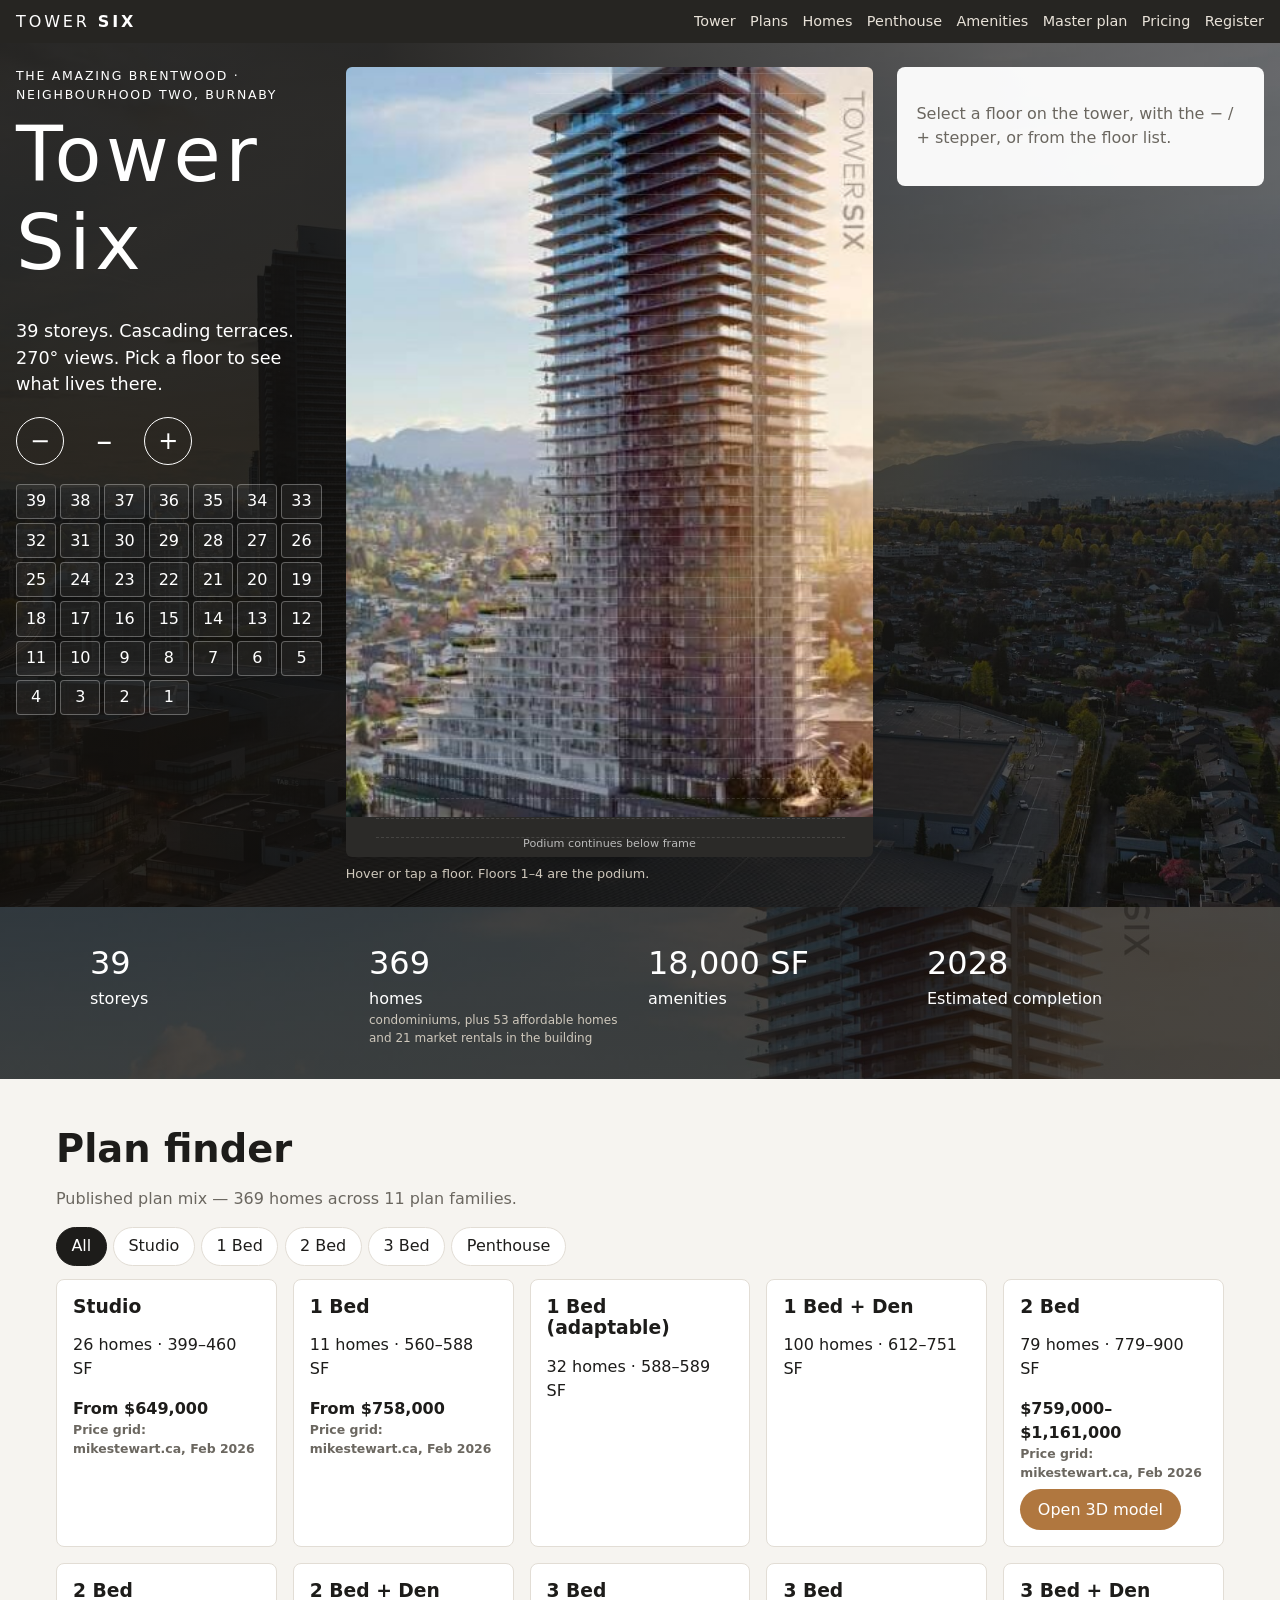
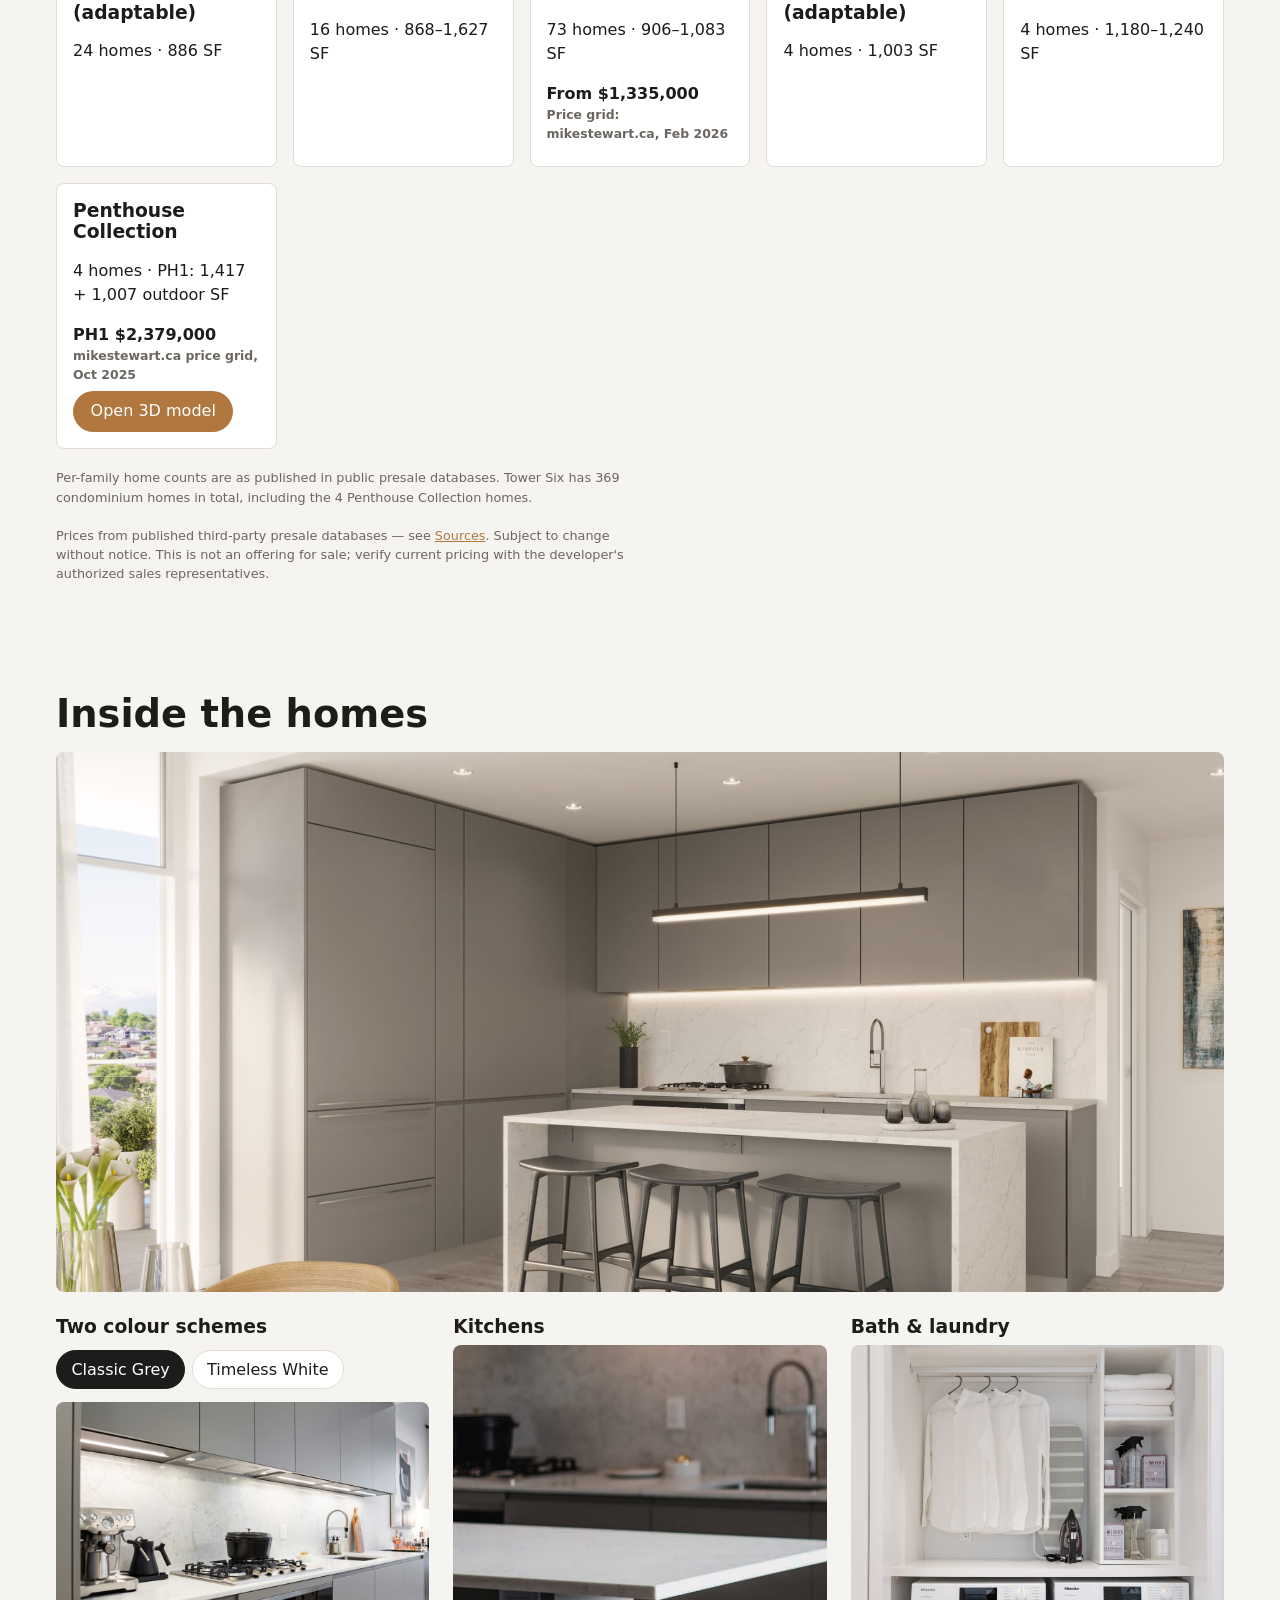
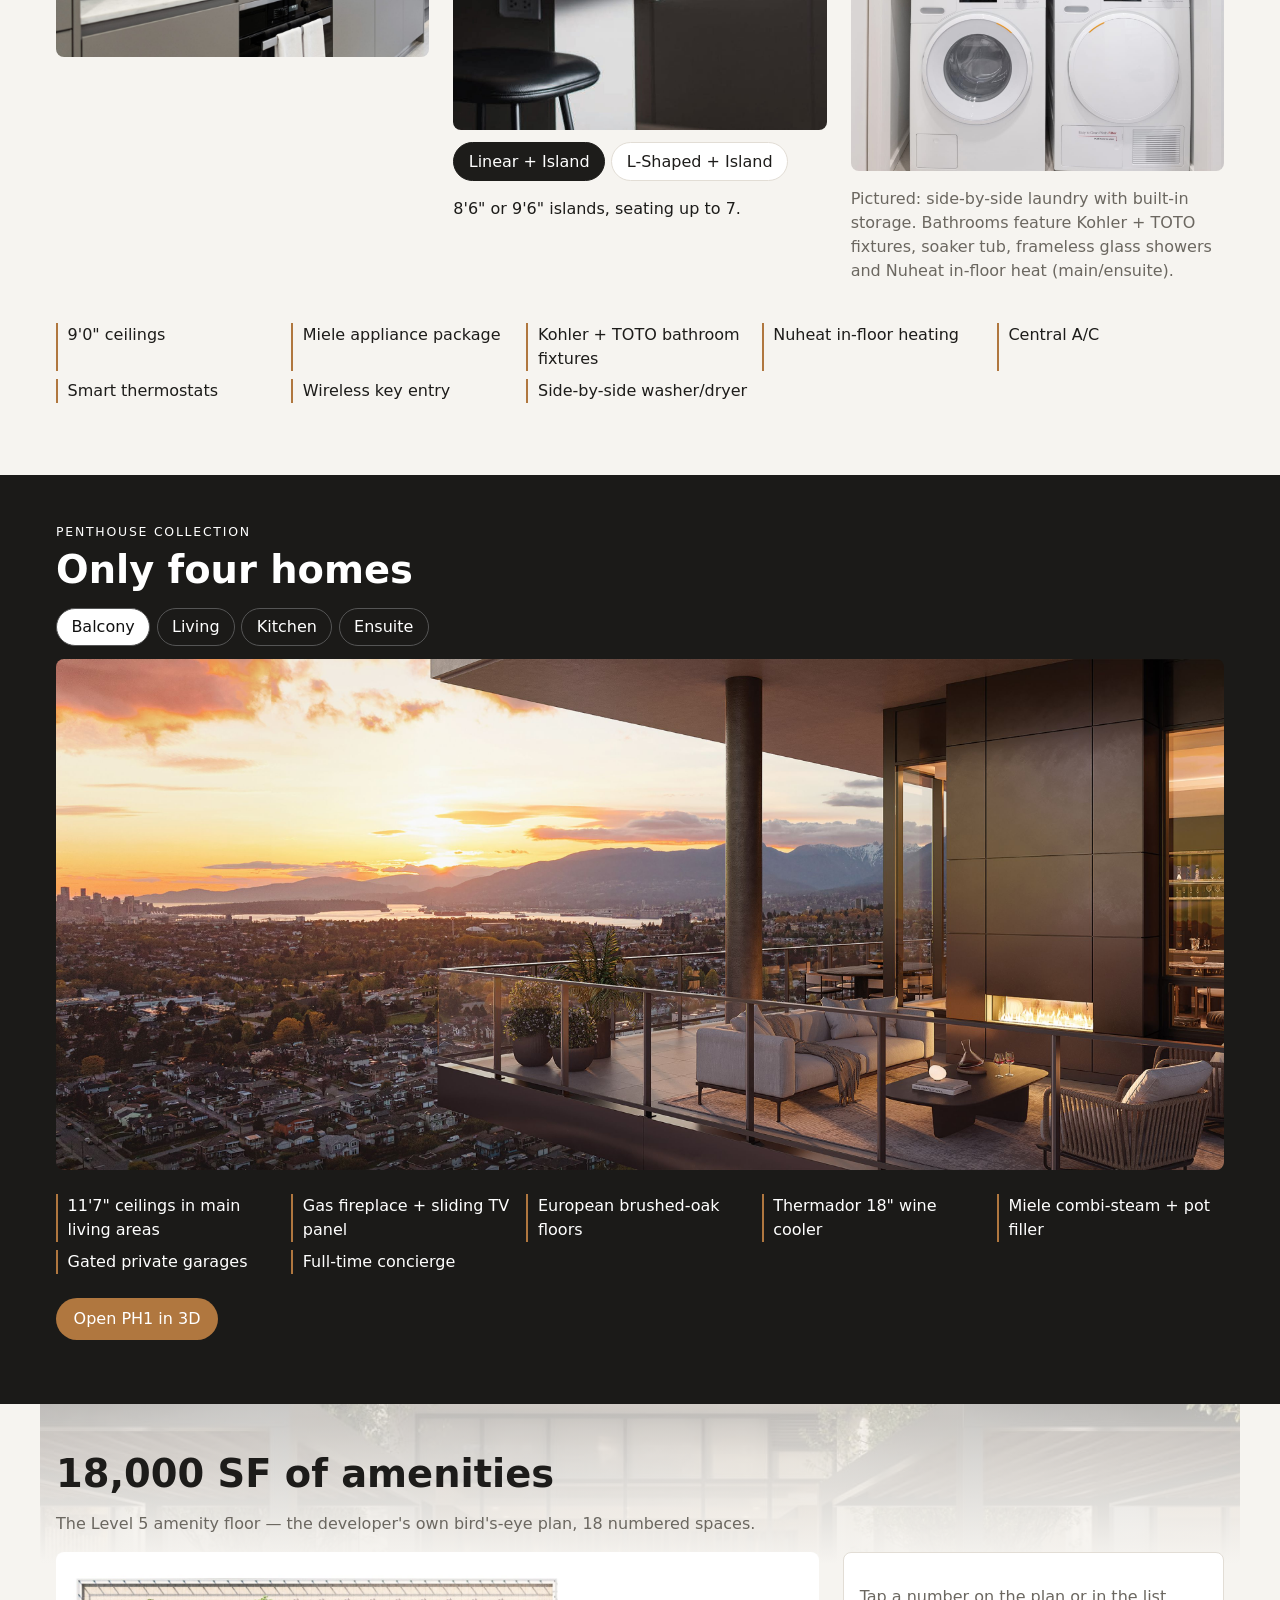
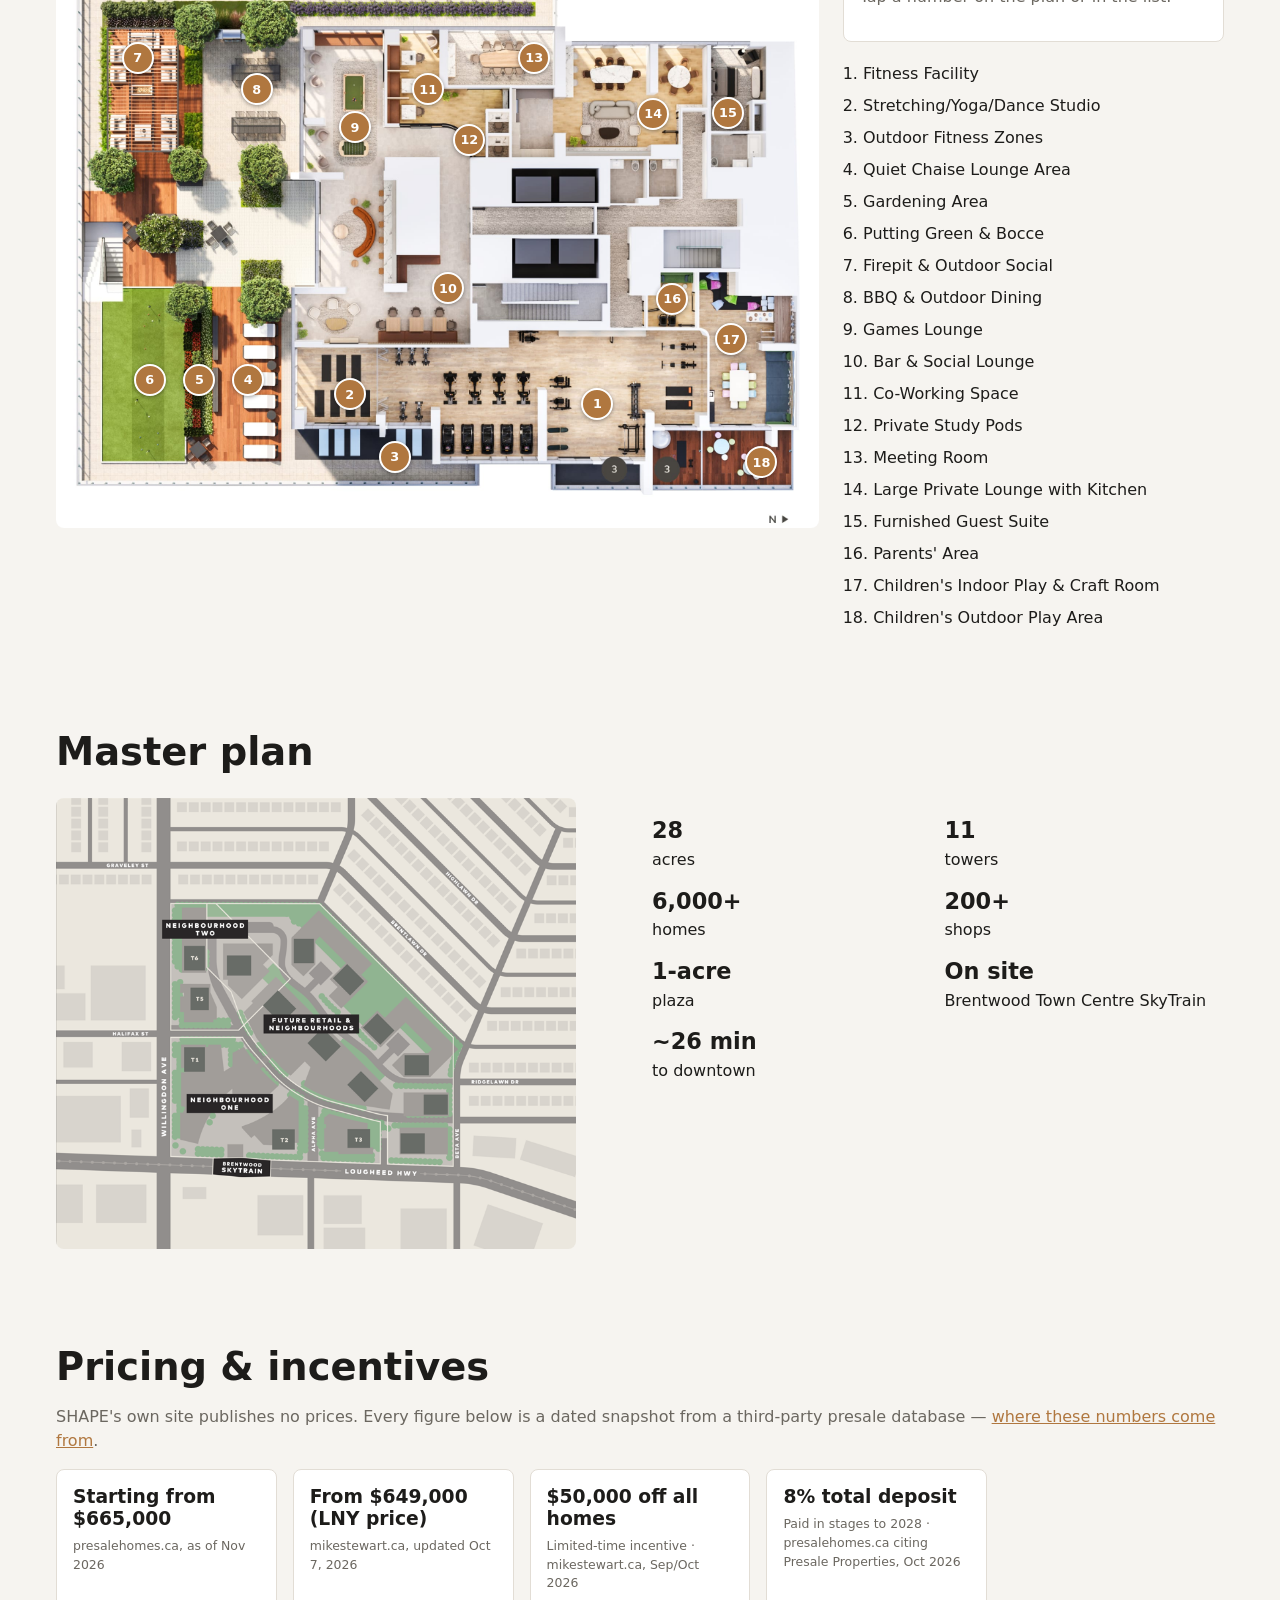
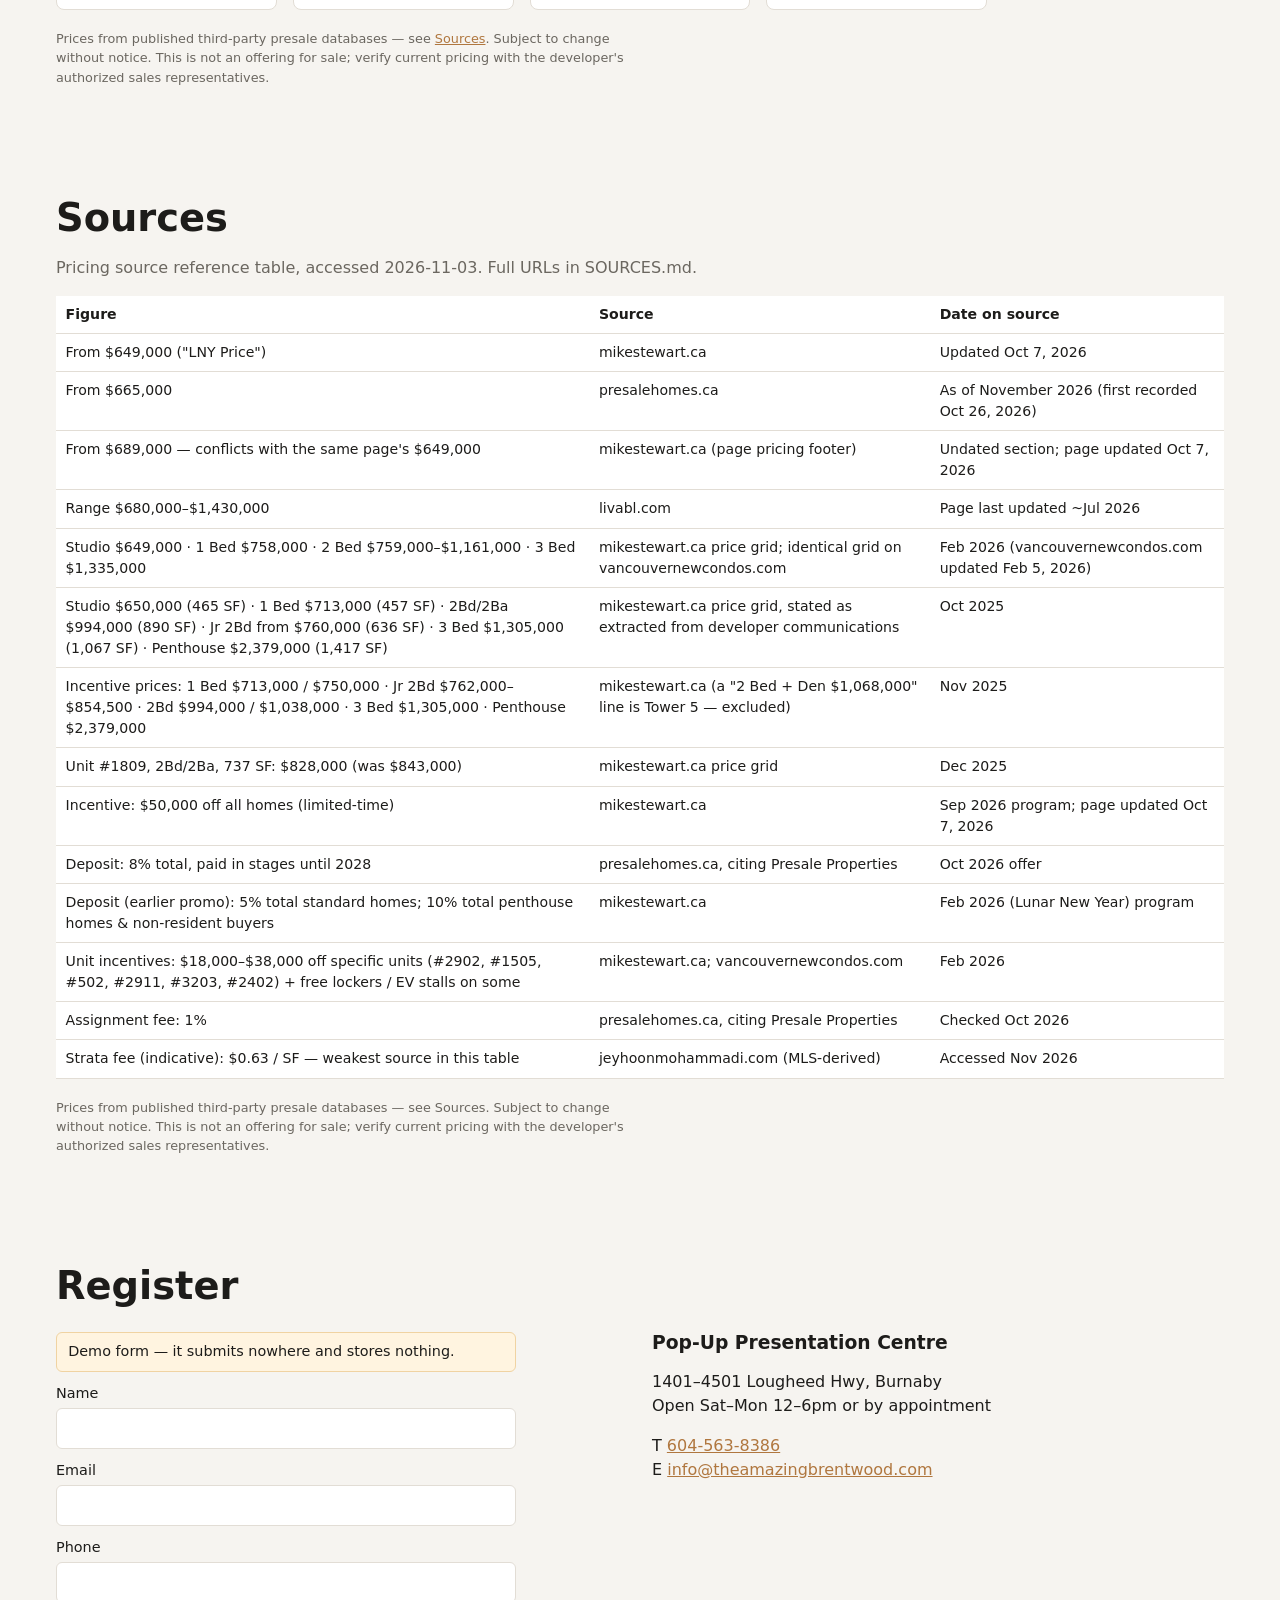
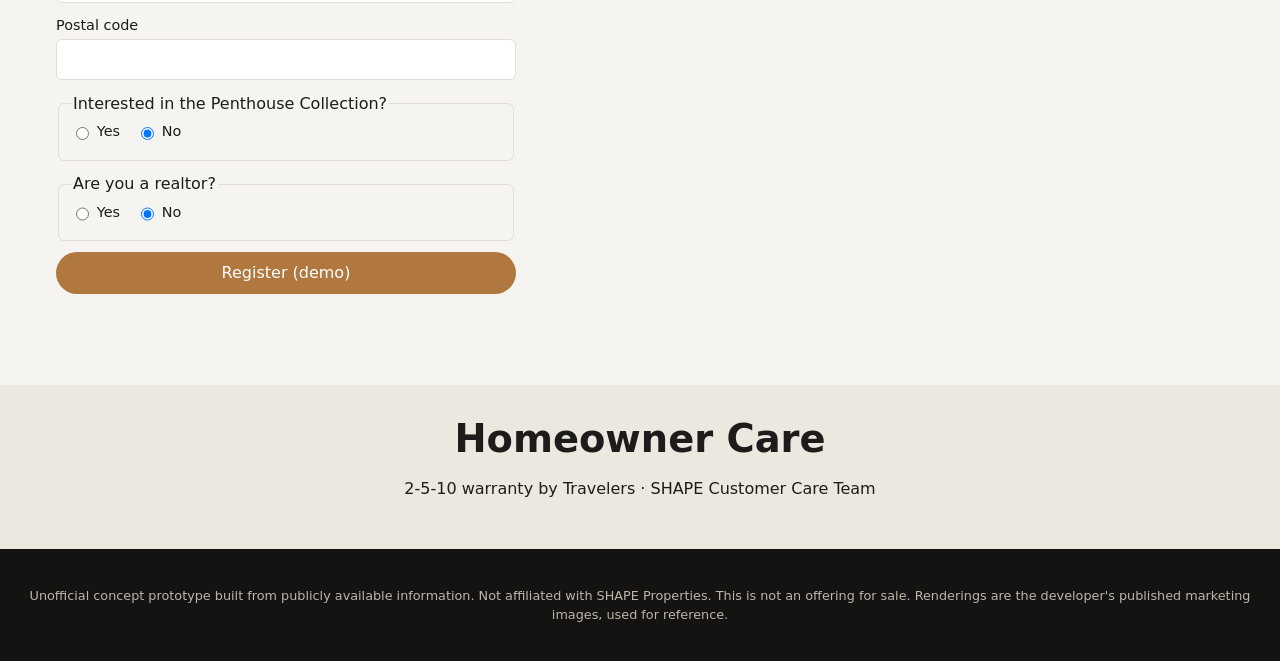
==== index.html @ 18edb282 "Publish: Tower Six interactive site (public mirror of private repo main)" ====
<!doctype html>
<html lang="en">
<head>
<meta charset="utf-8">
<meta name="viewport" content="width=device-width, initial-scale=1">
<title>Tower Six — The Amazing Brentwood (concept prototype)</title>
<meta name="description" content="Unofficial concept prototype: explore Tower Six floor by floor, plans in 3D, amenities and sourced pricing.">
<link rel="stylesheet" href="styles.css">
<script type="importmap">
{ "imports": {
  "three": "https://unpkg.com/three@0.160.0/build/three.module.js",
  "three/addons/": "https://unpkg.com/three@0.160.0/examples/jsm/"
} }
</script>
<script type="module" src="app.js"></script>
</head>
<body>
<header class="top">
  <a class="brand" href="#tower">TOWER <b>SIX</b></a>
  <nav>
    <a href="#tower">Tower</a><a href="#plans">Plans</a><a href="#homes">Homes</a><a href="#penthouse">Penthouse</a><a href="#amenities">Amenities</a><a href="#masterplan">Master plan</a><a href="#pricing">Pricing</a><a href="#register">Register</a>
  </nav>
</header>

<main>
<section id="tower" class="explorer">
  <div class="intro">
    <p class="eyebrow">The Amazing Brentwood · Neighbourhood Two, Burnaby</p>
    <h1>Tower Six</h1>
    <p class="lede">39 storeys. Cascading terraces. 270° views. Pick a floor to see what lives there.</p>
    <div class="stepper" aria-label="Floor stepper">
      <button type="button" id="floor-down" aria-label="Floor down">−</button>
      <output id="floor-num" aria-live="polite">–</output>
      <button type="button" id="floor-up" aria-label="Floor up">+</button>
    </div>
    <ol id="floor-list" class="floor-list" aria-label="All floors"></ol>
  </div>

  <figure class="elevation" aria-label="Tower Six west elevation with selectable floors">
    <div id="bands" class="bands">
      <img src="assets/17-tower-west-elevation.jpg" alt="Tower Six, west elevation rendering" id="elev-img">
      <span class="below-frame">Podium continues below frame</span>
    </div>
    <figcaption>Hover or tap a floor. Floors 1–4 are the podium.</figcaption>
  </figure>

  <aside id="floor-panel" class="floor-panel" aria-live="polite">
    <p class="muted">Select a floor on the tower, with the − / + stepper, or from the floor list.</p>
  </aside>
</section>

<section class="stats" style="--bg:url(assets/01-hero-tower.jpg)">
  <ul>
    <li><b>39</b> storeys</li>
    <li><b>369</b> homes<small>condominiums, plus 53 affordable homes and 21 market rentals in the building</small></li>
    <li><b>18,000 SF</b> amenities</li>
    <li><b>2028</b> Estimated completion</li>
  </ul>
</section>

<section id="plans" class="block">
  <h2>Plan finder</h2>
  <p class="muted">Published plan mix — 369 homes across 11 plan families.</p>
  <div class="chips" id="plan-chips" role="group" aria-label="Filter by bedrooms">
    <button type="button" data-beds="all" aria-pressed="true">All</button>
    <button type="button" data-beds="0" aria-pressed="false">Studio</button>
    <button type="button" data-beds="1" aria-pressed="false">1 Bed</button>
    <button type="button" data-beds="2" aria-pressed="false">2 Bed</button>
    <button type="button" data-beds="3" aria-pressed="false">3 Bed</button>
    <button type="button" data-beds="ph" aria-pressed="false">Penthouse</button>
  </div>
  <div id="plan-cards" class="cards"></div>
  <p class="footnote">Per-family home counts are as published in public presale databases. Tower Six has 369 condominium homes in total, including the 4 Penthouse Collection homes.</p>
  <p class="footnote">Prices from published third-party presale databases — see <a href="#sources">Sources</a>. Subject to change without notice. This is not an offering for sale; verify current pricing with the developer's authorized sales representatives.</p>
</section>

<section id="homes" class="block">
  <h2>Inside the homes</h2>
  <img class="wide" src="assets/03-homepage-homes.jpg" alt="Tower Six home interior rendering" loading="lazy">
  <div class="split">
    <div class="tabs" data-tabs>
      <h3>Two colour schemes</h3>
      <div class="chips" role="group" aria-label="Colour scheme">
        <button type="button" data-for="0" aria-pressed="true">Classic Grey</button>
        <button type="button" data-for="1" aria-pressed="false">Timeless White</button>
      </div>
      <div class="fade">
        <img data-tab="0" class="on" src="assets/09-scheme-classic-grey.jpg" alt="Classic Grey colour scheme" loading="lazy">
        <img data-tab="1" src="assets/10-scheme-timeless-white.jpg" alt="Timeless White colour scheme" loading="lazy">
      </div>
    </div>
    <div class="tabs" data-tabs>
      <h3>Kitchens</h3>
      <img src="assets/08-kitchen-new.jpg" alt="Tower Six kitchen rendering" loading="lazy">
      <div class="chips" role="group" aria-label="Kitchen format">
        <button type="button" data-for="0" aria-pressed="true">Linear + Island</button>
        <button type="button" data-for="1" aria-pressed="false">L-Shaped + Island</button>
      </div>
      <p data-tab="0" class="on">8'6" or 9'6" islands, seating up to 7.</p>
      <p data-tab="1">6'6" island with a 12" sliding pantry.</p>
    </div>
    <div>
      <h3>Bath &amp; laundry</h3>
      <img src="assets/11-bathroom.jpg" alt="Side-by-side Miele washer and dryer with built-in storage" loading="lazy">
      <p class="muted">Pictured: side-by-side laundry with built-in storage. Bathrooms feature Kohler + TOTO fixtures, soaker tub, frameless glass showers and Nuheat in-floor heat (main/ensuite).</p>
    </div>
  </div>
  <ul class="features">
    <li>9'0" ceilings</li><li>Miele appliance package</li><li>Kohler + TOTO bathroom fixtures</li><li>Nuheat in-floor heating</li>
    <li>Central A/C</li><li>Smart thermostats</li><li>Wireless key entry</li><li>Side-by-side washer/dryer</li>
  </ul>
</section>

<section id="penthouse" class="block dark">
  <p class="eyebrow">Penthouse Collection</p>
  <h2>Only four homes</h2>
  <div class="tabs" data-tabs>
    <div class="chips" role="group" aria-label="Penthouse rooms">
      <button type="button" data-for="0" aria-pressed="true">Balcony</button>
      <button type="button" data-for="1" aria-pressed="false">Living</button>
      <button type="button" data-for="2" aria-pressed="false">Kitchen</button>
      <button type="button" data-for="3" aria-pressed="false">Ensuite</button>
    </div>
    <div class="fade pano">
      <img data-tab="0" class="on" src="assets/15-ph-balcony.jpg" alt="Penthouse balcony" loading="lazy">
      <img data-tab="1" src="assets/12-ph-living.jpg" alt="Penthouse living room" loading="lazy">
      <img data-tab="2" src="assets/13-ph-kitchen.jpg" alt="Penthouse kitchen" loading="lazy">
      <img data-tab="3" src="assets/14-ph-ensuite.jpg" alt="Penthouse ensuite" loading="lazy">
    </div>
  </div>
  <ul class="features">
    <li>11'7" ceilings in main living areas</li><li>Gas fireplace + sliding TV panel</li><li>European brushed-oak floors</li><li>Thermador 18" wine cooler</li>
    <li>Miele combi-steam + pot filler</li><li>Gated private garages</li><li>Full-time concierge</li>
  </ul>
  <p><button type="button" class="btn" data-plan="ph1">Open PH1 in 3D</button></p>
</section>

<section id="amenities" class="block" style="--bg:url(assets/04-outdoor-amenity-terrace.jpg)">
  <h2>18,000 SF of amenities</h2>
  <p class="muted">The Level 5 amenity floor — the developer's own bird's-eye plan, 18 numbered spaces.</p>
  <div class="amenity">
    <div class="hotspots" id="hotspots">
      <img src="assets/05-amenity-floor-birdseye.jpg" alt="Bird's-eye plan of the amenity floor" loading="lazy">
    </div>
    <div>
      <div id="amenity-card" class="card" aria-live="polite"><p class="muted">Tap a number on the plan or in the list.</p></div>
      <ol id="amenity-list" class="amenity-list"></ol>
    </div>
  </div>
</section>

<section id="masterplan" class="block">
  <h2>Master plan</h2>
  <div class="split two">
    <img class="siteplan" src="assets/16-masterplan-siteplan.png" alt="The Amazing Brentwood site plan" width="785" height="681" loading="lazy">
    <ul class="facts">
      <li><b>28</b> acres</li><li><b>11</b> towers</li><li><b>6,000+</b> homes</li><li><b>200+</b> shops</li>
      <li><b>1-acre</b> plaza</li><li><b>On site</b> Brentwood Town Centre SkyTrain</li><li><b>~26 min</b> to downtown</li>
    </ul>
  </div>
</section>

<section id="pricing" class="block">
  <h2>Pricing &amp; incentives</h2>
  <p class="muted">SHAPE's own site publishes no prices. Every figure below is a dated snapshot from a third-party presale database — <a href="#sources">where these numbers come from</a>.</p>
  <div class="cards">
    <div class="card"><h3>Starting from $665,000</h3><small>presalehomes.ca, as of Nov 2026</small></div>
    <div class="card"><h3>From $649,000 (LNY price)</h3><small>mikestewart.ca, updated Oct 7, 2026</small></div>
    <div class="card"><h3>$50,000 off all homes</h3><small>Limited-time incentive · mikestewart.ca, Sep/Oct 2026</small></div>
    <div class="card"><h3>8% total deposit</h3><small>Paid in stages to 2028 · presalehomes.ca citing Presale Properties, Oct 2026</small></div>
  </div>
  <p class="footnote">Prices from published third-party presale databases — see <a href="#sources">Sources</a>. Subject to change without notice. This is not an offering for sale; verify current pricing with the developer's authorized sales representatives.</p>
</section>

<section id="sources" class="block">
  <h2>Sources</h2>
  <p class="muted">Pricing source reference table, accessed 2026-11-03. Full URLs in SOURCES.md.</p>
  <div class="table-wrap">
  <table>
    <thead><tr><th>Figure</th><th>Source</th><th>Date on source</th></tr></thead>
    <tbody>
      <tr><td>From $649,000 ("LNY Price")</td><td>mikestewart.ca</td><td>Updated Oct 7, 2026</td></tr>
      <tr><td>From $665,000</td><td>presalehomes.ca</td><td>As of November 2026 (first recorded Oct 26, 2026)</td></tr>
      <tr><td>From $689,000 — conflicts with the same page's $649,000</td><td>mikestewart.ca (page pricing footer)</td><td>Undated section; page updated Oct 7, 2026</td></tr>
      <tr><td>Range $680,000–$1,430,000</td><td>livabl.com</td><td>Page last updated ~Jul 2026</td></tr>
      <tr><td>Studio $649,000 · 1 Bed $758,000 · 2 Bed $759,000–$1,161,000 · 3 Bed $1,335,000</td><td>mikestewart.ca price grid; identical grid on vancouvernewcondos.com</td><td>Feb 2026 (vancouvernewcondos.com updated Feb 5, 2026)</td></tr>
      <tr><td>Studio $650,000 (465 SF) · 1 Bed $713,000 (457 SF) · 2Bd/2Ba $994,000 (890 SF) · Jr 2Bd from $760,000 (636 SF) · 3 Bed $1,305,000 (1,067 SF) · Penthouse $2,379,000 (1,417 SF)</td><td>mikestewart.ca price grid, stated as extracted from developer communications</td><td>Oct 2025</td></tr>
      <tr><td>Incentive prices: 1 Bed $713,000 / $750,000 · Jr 2Bd $762,000–$854,500 · 2Bd $994,000 / $1,038,000 · 3 Bed $1,305,000 · Penthouse $2,379,000</td><td>mikestewart.ca (a "2 Bed + Den $1,068,000" line is Tower 5 — excluded)</td><td>Nov 2025</td></tr>
      <tr><td>Unit #1809, 2Bd/2Ba, 737 SF: $828,000 (was $843,000)</td><td>mikestewart.ca price grid</td><td>Dec 2025</td></tr>
      <tr><td>Incentive: $50,000 off all homes (limited-time)</td><td>mikestewart.ca</td><td>Sep 2026 program; page updated Oct 7, 2026</td></tr>
      <tr><td>Deposit: 8% total, paid in stages until 2028</td><td>presalehomes.ca, citing Presale Properties</td><td>Oct 2026 offer</td></tr>
      <tr><td>Deposit (earlier promo): 5% total standard homes; 10% total penthouse homes &amp; non-resident buyers</td><td>mikestewart.ca</td><td>Feb 2026 (Lunar New Year) program</td></tr>
      <tr><td>Unit incentives: $18,000–$38,000 off specific units (#2902, #1505, #502, #2911, #3203, #2402) + free lockers / EV stalls on some</td><td>mikestewart.ca; vancouvernewcondos.com</td><td>Feb 2026</td></tr>
      <tr><td>Assignment fee: 1%</td><td>presalehomes.ca, citing Presale Properties</td><td>Checked Oct 2026</td></tr>
      <tr><td>Strata fee (indicative): $0.63 / SF — weakest source in this table</td><td>jeyhoonmohammadi.com (MLS-derived)</td><td>Accessed Nov 2026</td></tr>
    </tbody>
  </table>
  </div>
  <p class="footnote">Prices from published third-party presale databases — see Sources. Subject to change without notice. This is not an offering for sale; verify current pricing with the developer's authorized sales representatives.</p>
</section>

<section id="register" class="block">
  <h2>Register</h2>
  <div class="split two">
    <form id="register-form" class="form">
      <p class="demo-note">Demo form — it submits nowhere and stores nothing.</p>
      <label>Name<input name="name" autocomplete="name" required></label>
      <label>Email<input name="email" type="email" autocomplete="email" required></label>
      <label>Phone<input name="phone" type="tel" autocomplete="tel"></label>
      <label>Postal code<input name="postal" autocomplete="postal-code"></label>
      <fieldset><legend>Interested in the Penthouse Collection?</legend>
        <label class="inline"><input type="radio" name="ph" value="yes"> Yes</label><label class="inline"><input type="radio" name="ph" value="no" checked> No</label></fieldset>
      <fieldset><legend>Are you a realtor?</legend>
        <label class="inline"><input type="radio" name="realtor" value="yes"> Yes</label><label class="inline"><input type="radio" name="realtor" value="no" checked> No</label></fieldset>
      <button class="btn" type="submit">Register (demo)</button>
      <p id="register-msg" class="muted" aria-live="polite"></p>
    </form>
    <div>
      <h3>Pop-Up Presentation Centre</h3>
      <p>1401–4501 Lougheed Hwy, Burnaby<br>Open Sat–Mon 12–6pm or by appointment</p>
      <p>T <a href="tel:6045638386">604-563-8386</a><br>E <a href="mailto:info@theamazingbrentwood.com">info@theamazingbrentwood.com</a></p>
    </div>
  </div>
</section>

<section class="care">
  <h2>Homeowner Care</h2>
  <p>2-5-10 warranty by Travelers · SHAPE Customer Care Team</p>
</section>
</main>

<footer class="foot">
  <p>Unofficial concept prototype built from publicly available information. Not affiliated with SHAPE Properties. This is not an offering for sale. Renderings are the developer's published marketing images, used for reference.</p>
</footer>

<dialog id="viewer" class="viewer" aria-labelledby="viewer-title">
  <div class="viewer-head">
    <div>
      <h2 id="viewer-title"></h2>
      <p id="viewer-specs" class="muted"></p>
      <p class="label">Representative layout — built from published plan data (type, size, features); diagram not published by the developer</p>
    </div>
    <div class="viewer-tools">
      <button type="button" id="v-top">Top-down</button>
      <button type="button" id="v-xray" aria-pressed="false">X-ray</button>
      <button type="button" id="v-close" aria-label="Close 3D viewer">✕</button>
    </div>
  </div>
  <div id="viewer-canvas" class="viewer-canvas"></div>
  <p id="room-info" class="room-info" aria-live="polite">Drag to rotate · scroll or pinch to zoom · right-drag or two fingers to pan · click a room.</p>
</dialog>

<dialog id="lightbox" class="lightbox">
  <img id="lb-img" alt="">
  <p><b id="lb-title"></b> <span id="lb-note" class="muted"></span></p>
  <button type="button" id="lb-close" aria-label="Close image">✕</button>
</dialog>
</body>
</html>
---- styles.css ----
:root {
  --ink: #1d1c1a; --muted: #6b6760; --paper: #f6f4f0; --card: #fff; --line: #e2ddd5;
  --accent: #b0773f; --accent-ink: #fff; --sel: #ffb347;
  font-family: system-ui, -apple-system, "Segoe UI", Roboto, sans-serif;
  color: var(--ink); background: var(--paper); line-height: 1.5;
}
* { box-sizing: border-box; }
body { margin: 0; }
img { max-width: 100%; display: block; }
a { color: var(--accent); }
h1, h2, h3 { line-height: 1.15; margin: 0 0 .4em; font-weight: 600; }
h2 { font-size: clamp(1.6rem, 4vw, 2.4rem); }
button { font: inherit; cursor: pointer; }
.muted { color: var(--muted); }
.small { font-size: .85rem; }
.eyebrow { text-transform: uppercase; letter-spacing: .14em; font-size: .78rem; margin: 0 0 .5em; }

.top { position: sticky; top: 0; z-index: 10; display: flex; gap: 1rem; align-items: center; justify-content: space-between;
  padding: .6rem 16px; background: rgba(20, 19, 17, .92); color: #fff; }
.brand { color: #fff; text-decoration: none; letter-spacing: .18em; font-weight: 300; white-space: nowrap; }
.top nav { display: flex; gap: .9rem; overflow-x: auto; font-size: .9rem; }
.top nav a { color: #e8e2d8; text-decoration: none; white-space: nowrap; }

/* Tower explorer: tower fills the first screen */
.explorer { display: grid; grid-template-columns: minmax(220px, 1fr) auto minmax(260px, 1.2fr); gap: 1.5rem; align-items: start;
  padding: 1.5rem 16px; min-height: calc(100vh - 44px); color: #fff;
  background: linear-gradient(90deg, rgba(15, 14, 12, .88) 30%, rgba(15, 14, 12, .55)), url(assets/02-tower-facing-nw.jpg) center / cover; }
.explorer .muted { color: #cfc8bc; }
.explorer h1 { font-size: clamp(2.6rem, 7vw, 4.8rem); letter-spacing: .06em; font-weight: 300; }
.lede { font-size: 1.1rem; max-width: 30ch; }
.elevation { margin: 0; }
.elevation figcaption { font-size: .8rem; color: #cfc8bc; margin-top: .4rem; }
.bands { position: relative; overflow: hidden; height: calc(100vh - 110px); min-height: 480px; background: #2b2a28; border-radius: 6px; }
.bands img { position: absolute; top: 0; max-width: none; }
.below-frame { position: absolute; bottom: 4px; left: 0; right: 0; text-align: center; font-size: .7rem; color: #bbb; pointer-events: none; }
.band { position: absolute; padding: 0; border: 0; background: transparent; border-top: 1px solid rgba(255, 255, 255, .12); }
.band:hover, .band:focus-visible, .band.sel { background: rgba(255, 179, 71, .55); outline: 1px solid var(--sel); z-index: 2; }
.band.sel { background: rgba(255, 179, 71, .75); }
.band:hover::after, .band:focus-visible::after, .band.sel::after { content: attr(data-label); position: absolute; right: 100%; top: 50%; transform: translate(-6px, -50%);
  background: #111; color: #fff; font-size: .75rem; padding: 2px 6px; border-radius: 3px; white-space: nowrap; }
.band.podium { border-top-style: dashed; }
.band.podium:hover::after, .band.podium:focus-visible::after, .band.podium.sel::after { right: auto; left: 50%; transform: translate(-50%, -50%); }

.stepper { display: flex; align-items: center; gap: .6rem; margin: 1.2rem 0; }
.stepper button { width: 3rem; height: 3rem; border-radius: 50%; border: 1px solid #fff; background: transparent; color: #fff; font-size: 1.5rem; }
.stepper output { font-size: 2rem; min-width: 3ch; text-align: center; font-variant-numeric: tabular-nums; }
.floor-list { list-style: none; padding: 0; margin: 0; display: grid; grid-template-columns: repeat(auto-fill, minmax(2.4rem, 1fr)); gap: 4px; max-width: 22rem; }
.floor-list button { width: 100%; min-height: 2.2rem; border: 1px solid rgba(255, 255, 255, .3); background: rgba(255, 255, 255, .06); color: #fff; border-radius: 4px; }
.floor-list button.sel { background: var(--sel); color: #111; border-color: var(--sel); }

.floor-panel { background: rgba(255, 255, 255, .96); color: var(--ink); border-radius: 8px; padding: 1.2rem; }
.floor-panel .muted { color: var(--muted); }
.zone { border-top: 1px solid var(--line); padding: .6rem 0; }
.zone p { margin: .2rem 0; }
.zone img { border-radius: 6px; margin-top: .5rem; }
.plan-btns { display: flex; flex-wrap: wrap; gap: .4rem; }
.plan-btns button { border: 1px solid var(--line); background: #f1eee9; border-radius: 999px; padding: .35rem .8rem; font-size: .85rem; }
.plan-btns button:disabled { cursor: default; color: var(--muted); }

.btn, .plan-btns .btn { background: var(--accent); color: var(--accent-ink); border: 0; border-radius: 999px; padding: .55rem 1.1rem; }

.stats { background: linear-gradient(rgba(20, 19, 17, .78), rgba(20, 19, 17, .78)), var(--bg) center 35% / cover; color: #fff; padding: 2rem 16px; }
.stats ul { list-style: none; display: grid; grid-template-columns: repeat(auto-fit, minmax(150px, 1fr)); gap: 1rem; margin: 0 auto; padding: 0; max-width: 1100px; }
.stats b { display: block; font-size: 2rem; font-weight: 300; }
.stats small { display: block; color: #cfc8bc; font-size: .75rem; }

.block { padding: 3rem 16px; max-width: 1200px; margin: 0 auto; }
.block.dark { max-width: none; background: #1b1a18; color: #fff; }
.block.dark > * { max-width: 1168px; margin-left: auto; margin-right: auto; }
.chips { display: flex; flex-wrap: wrap; gap: .4rem; margin: .8rem 0; }
.chips button { border: 1px solid var(--line); background: var(--card); color: var(--ink); border-radius: 999px; padding: .4rem .9rem; }
.chips button[aria-pressed="true"] { background: var(--ink); color: #fff; border-color: var(--ink); }
.dark .chips button { background: transparent; color: #fff; border-color: #555; }
.dark .chips button[aria-pressed="true"] { background: #fff; color: #111; }
.cards { display: grid; grid-template-columns: repeat(auto-fill, minmax(220px, 1fr)); gap: 1rem; }
.card { background: var(--card); border: 1px solid var(--line); border-radius: 8px; padding: 1rem; }
.card[hidden] { display: none; }
.card small { display: block; color: var(--muted); font-size: .78rem; }
.card img { border-radius: 6px; margin-top: .5rem; }
.price { font-weight: 600; margin: .4rem 0; }
.footnote { font-size: .8rem; color: var(--muted); margin-top: 1.2rem; max-width: 70ch; }
.wide { width: 100%; border-radius: 8px; max-height: 60vh; object-fit: cover; }
.split { display: grid; grid-template-columns: repeat(auto-fit, minmax(280px, 1fr)); gap: 1.5rem; margin-top: 1.5rem; }
.split img { border-radius: 8px; }
.fade { display: grid; }
.fade > * { grid-area: 1 / 1; opacity: 0; transition: opacity .6s; }
.fade > .on { opacity: 1; }
.tabs p[data-tab] { display: none; }
.tabs p[data-tab].on { display: block; }
.pano img { width: 100%; aspect-ratio: 16 / 7; object-fit: cover; border-radius: 8px; }
.features { display: grid; grid-template-columns: repeat(auto-fill, minmax(200px, 1fr)); gap: .5rem; padding: 0; list-style: none; margin: 1.5rem 0; }
.features li { border-left: 2px solid var(--accent); padding-left: .6rem; }

#amenities { position: relative; }
.amenity { display: grid; grid-template-columns: 2fr 1fr; gap: 1.5rem; margin-top: 1rem; }
.hotspots { position: relative; align-self: start; }
.hotspots img { border-radius: 8px; }
.spot { position: absolute; transform: translate(-50%, -50%); width: 2rem; height: 2rem; border-radius: 50%; border: 2px solid #fff;
  background: var(--accent); color: #fff; font-size: .8rem; font-weight: 700; padding: 0; box-shadow: 0 1px 4px rgba(0, 0, 0, .4); }
.spot.sel, .spot:hover { background: var(--sel); color: #111; }
.amenity-list { padding: 0; list-style: none; columns: 1; margin: 1rem 0 0; }
.amenity-list button { background: none; border: 0; padding: .25rem 0; text-align: left; color: var(--ink); }
.amenity-list button:hover { color: var(--accent); }
#amenities::before { content: ""; position: absolute; inset: 0 0 auto; height: 10rem; background: linear-gradient(rgba(246, 244, 240, .75), var(--paper)), var(--bg) center / cover; z-index: -1; border-radius: 0 0 8px 8px; }

.siteplan { max-width: 520px; width: 100%; height: auto; }
.facts { list-style: none; padding: 0; display: grid; grid-template-columns: repeat(2, 1fr); gap: .8rem; align-content: start; }
.facts b { display: block; font-size: 1.4rem; }

.table-wrap { overflow-x: auto; }
table { border-collapse: collapse; width: 100%; font-size: .88rem; background: var(--card); }
th, td { text-align: left; padding: .5rem .6rem; border-bottom: 1px solid var(--line); vertical-align: top; }

.form { display: grid; gap: .7rem; max-width: 460px; }
.form label { display: grid; gap: .2rem; font-size: .9rem; }
.form input:not([type=radio]) { font: inherit; padding: .55rem .6rem; border: 1px solid var(--line); border-radius: 6px; }
.form fieldset { border: 1px solid var(--line); border-radius: 6px; }
.form .inline { display: inline-flex; gap: .3rem; margin-right: 1rem; }
.demo-note { background: #fff4e0; border: 1px solid #f0d3a2; border-radius: 6px; padding: .5rem .7rem; margin: 0; font-size: .9rem; }

.care { background: #ece7df; text-align: center; padding: 2rem 16px; }
.foot { background: #141311; color: #bdb6aa; font-size: .8rem; padding: 1.5rem 16px; text-align: center; }

/* 3D viewer + lightbox */
.viewer { width: min(1200px, 96vw); height: min(860px, 94vh); padding: 0; border: 0; border-radius: 10px; flex-direction: column; overflow: hidden; }
.viewer[open] { display: flex; }
.viewer::backdrop, .lightbox::backdrop { background: rgba(0, 0, 0, .6); }
.viewer-head { display: flex; justify-content: space-between; gap: 1rem; padding: .8rem 1rem; border-bottom: 1px solid var(--line); }
.viewer-head h2 { font-size: 1.3rem; }
.viewer-head p { margin: 0; font-size: .85rem; }
.label { color: var(--accent); }
.viewer-tools { display: flex; gap: .4rem; align-items: start; }
.viewer-tools button, .lightbox button { border: 1px solid var(--line); background: var(--card); border-radius: 6px; padding: .4rem .7rem; }
.viewer-tools [aria-pressed="true"] { background: var(--ink); color: #fff; }
.viewer-canvas { flex: 1; min-height: 0; touch-action: none; }
.room-info { margin: 0; padding: .6rem 1rem; font-size: .88rem; border-top: 1px solid var(--line); }
.lightbox { max-width: min(1100px, 94vw); padding: .8rem; border: 0; border-radius: 10px; }
.lightbox img { max-height: 76vh; margin: 0 auto; }
.lightbox p { margin: .5rem 0 0; }
.lightbox button { position: absolute; top: 1rem; right: 1rem; }

@media (max-width: 900px) {
  .explorer { grid-template-columns: 1fr; min-height: 0; }
  .explorer > * { min-width: 0; }
  .elevation { order: -1; width: min(100%, 420px); justify-self: center; }
  .bands { width: 100%; height: auto; min-height: 0; }
  .floor-list { max-width: none; grid-template-columns: repeat(auto-fill, minmax(2.6rem, 1fr)); }
  .amenity { grid-template-columns: 1fr; }
  .amenity-list { columns: 2; }
  .spot { width: 1.5rem; height: 1.5rem; font-size: .65rem; }
  .viewer { width: 100vw; height: 100dvh; max-width: none; max-height: none; border-radius: 0; }
  .viewer-head { flex-direction: column; }
  .top nav { display: none; }
}
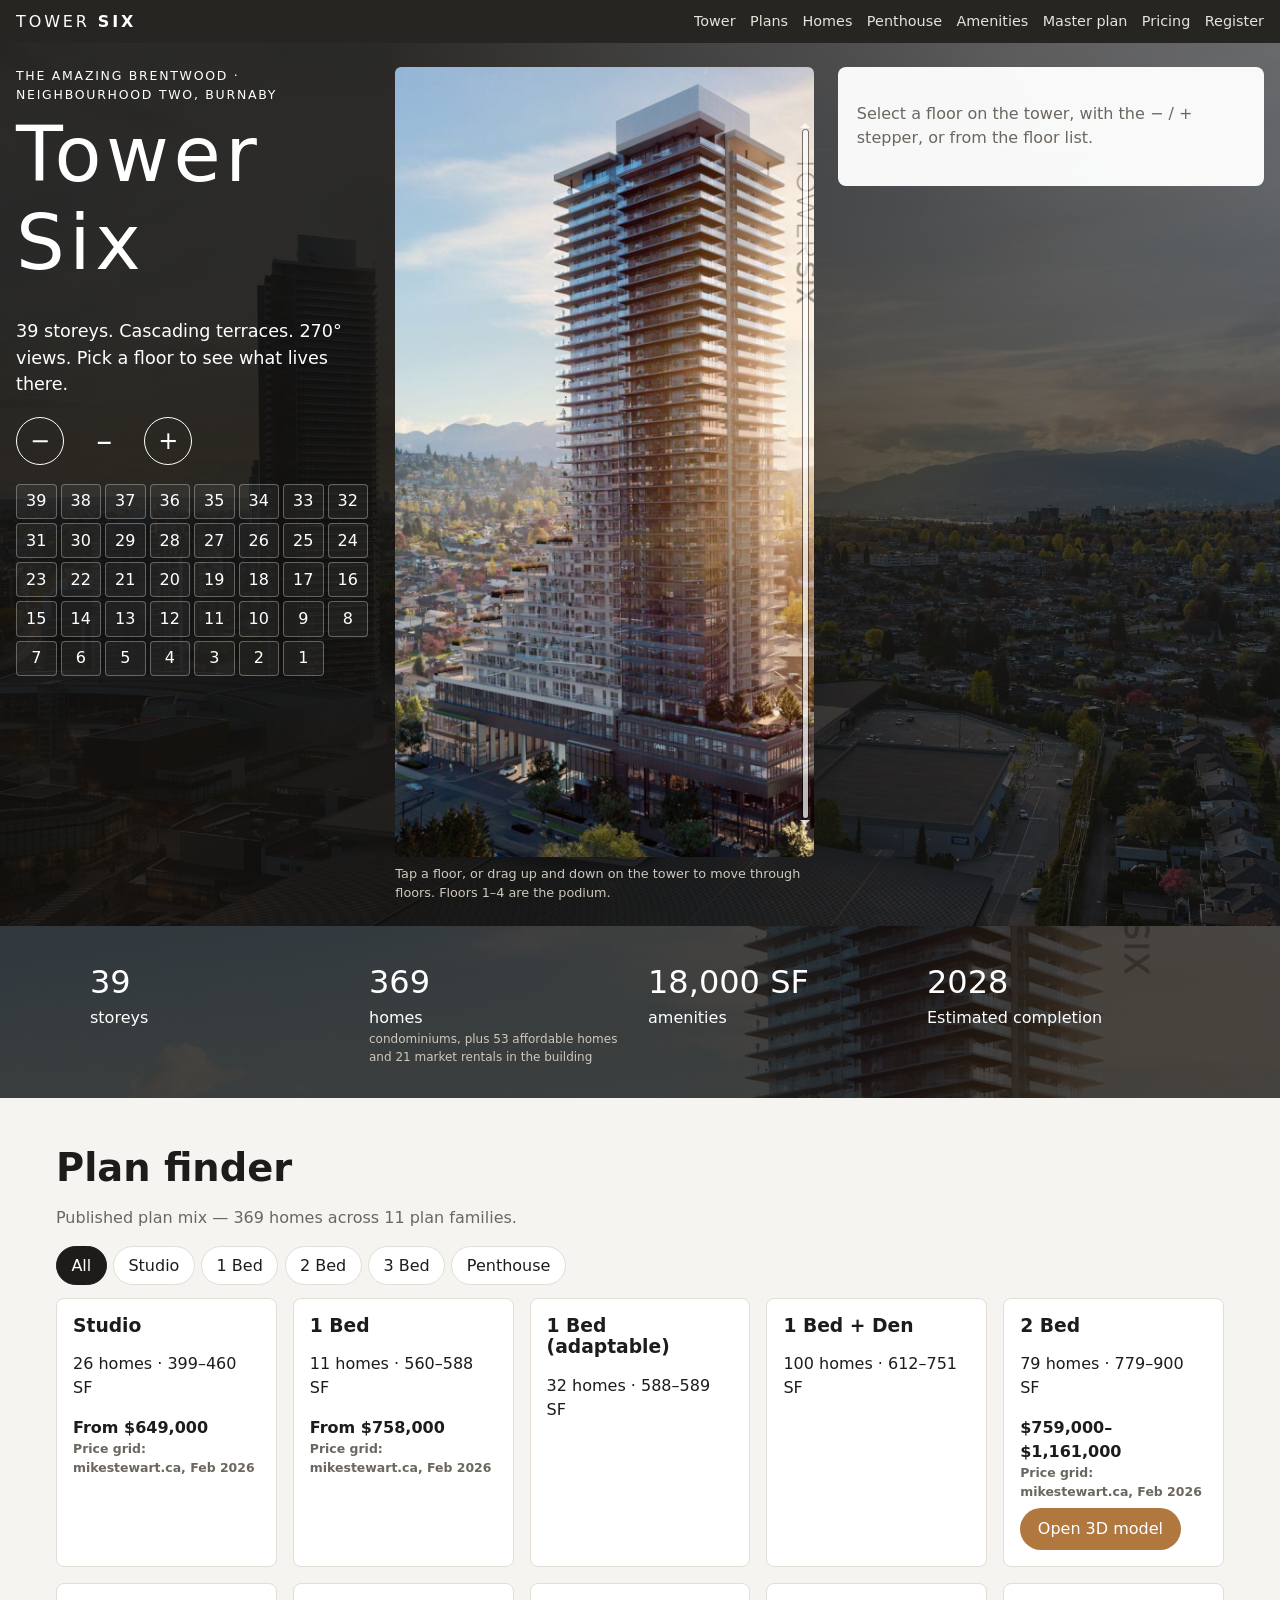
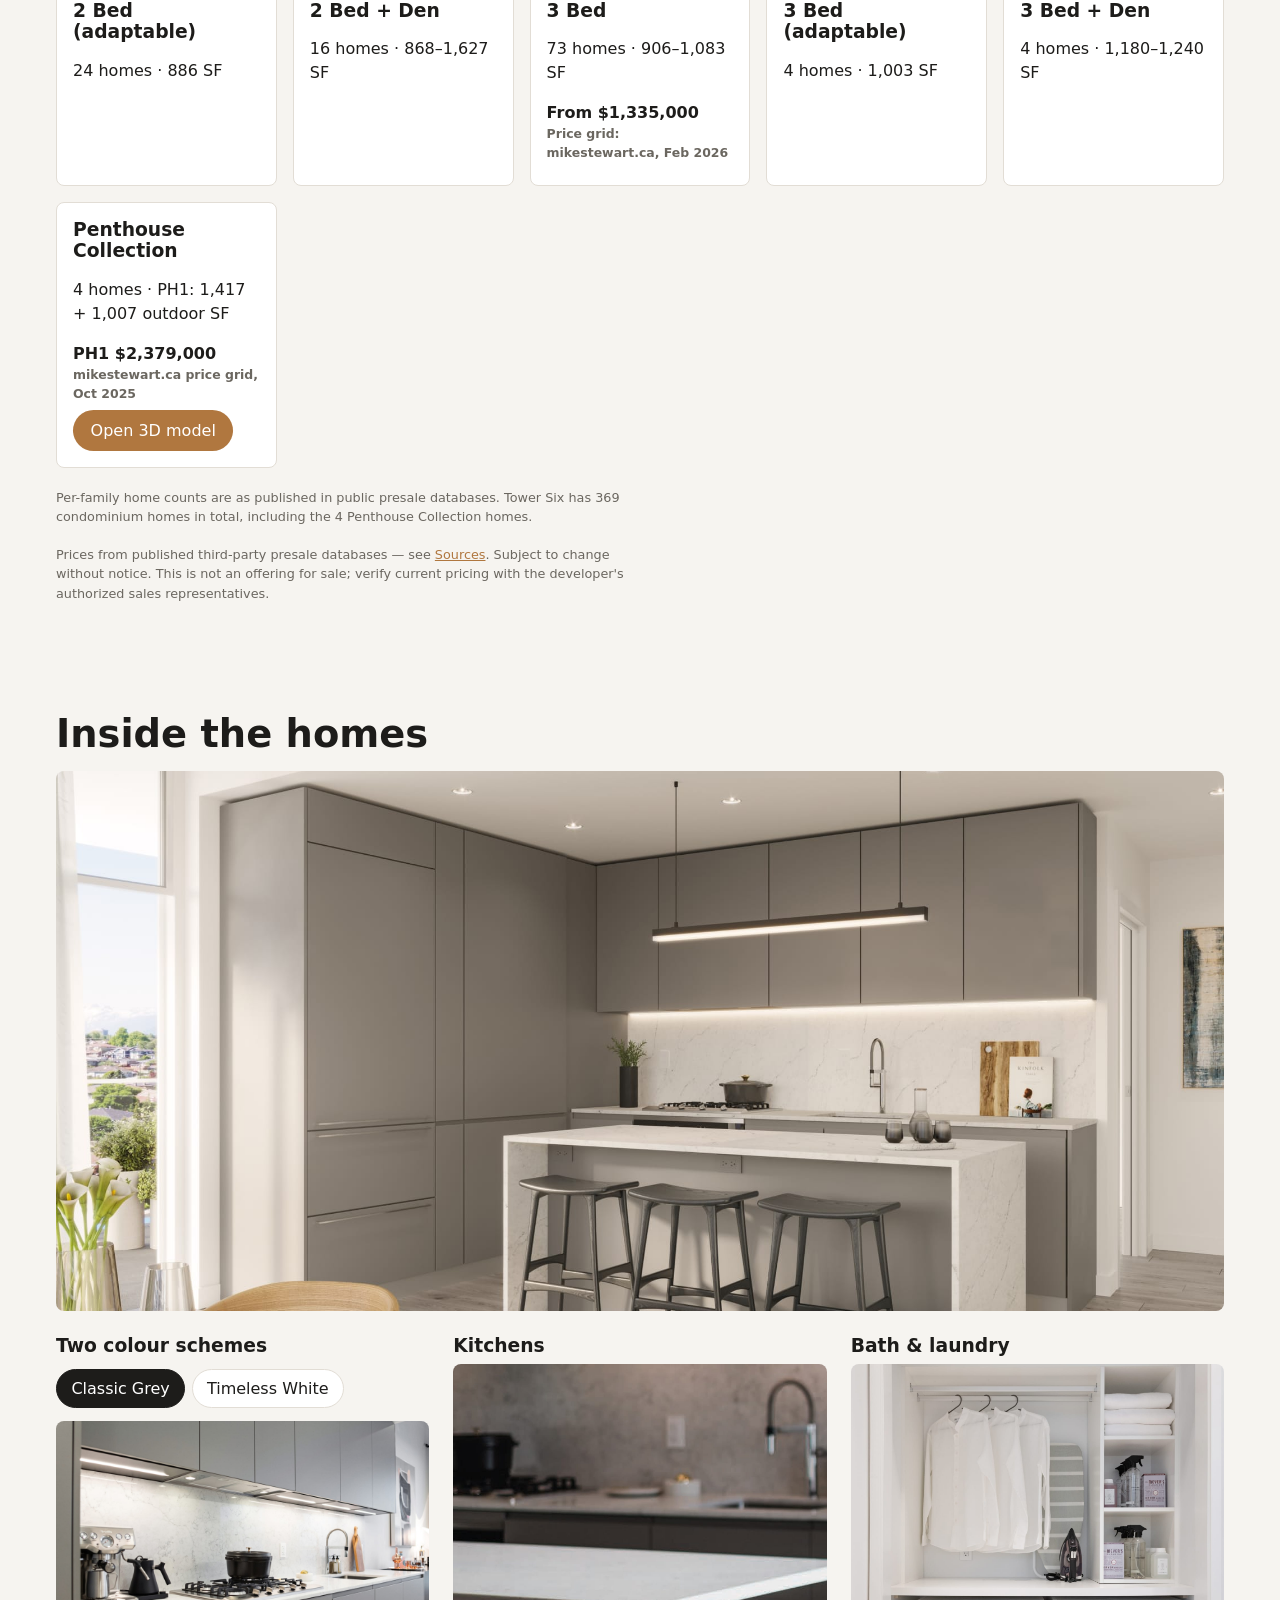
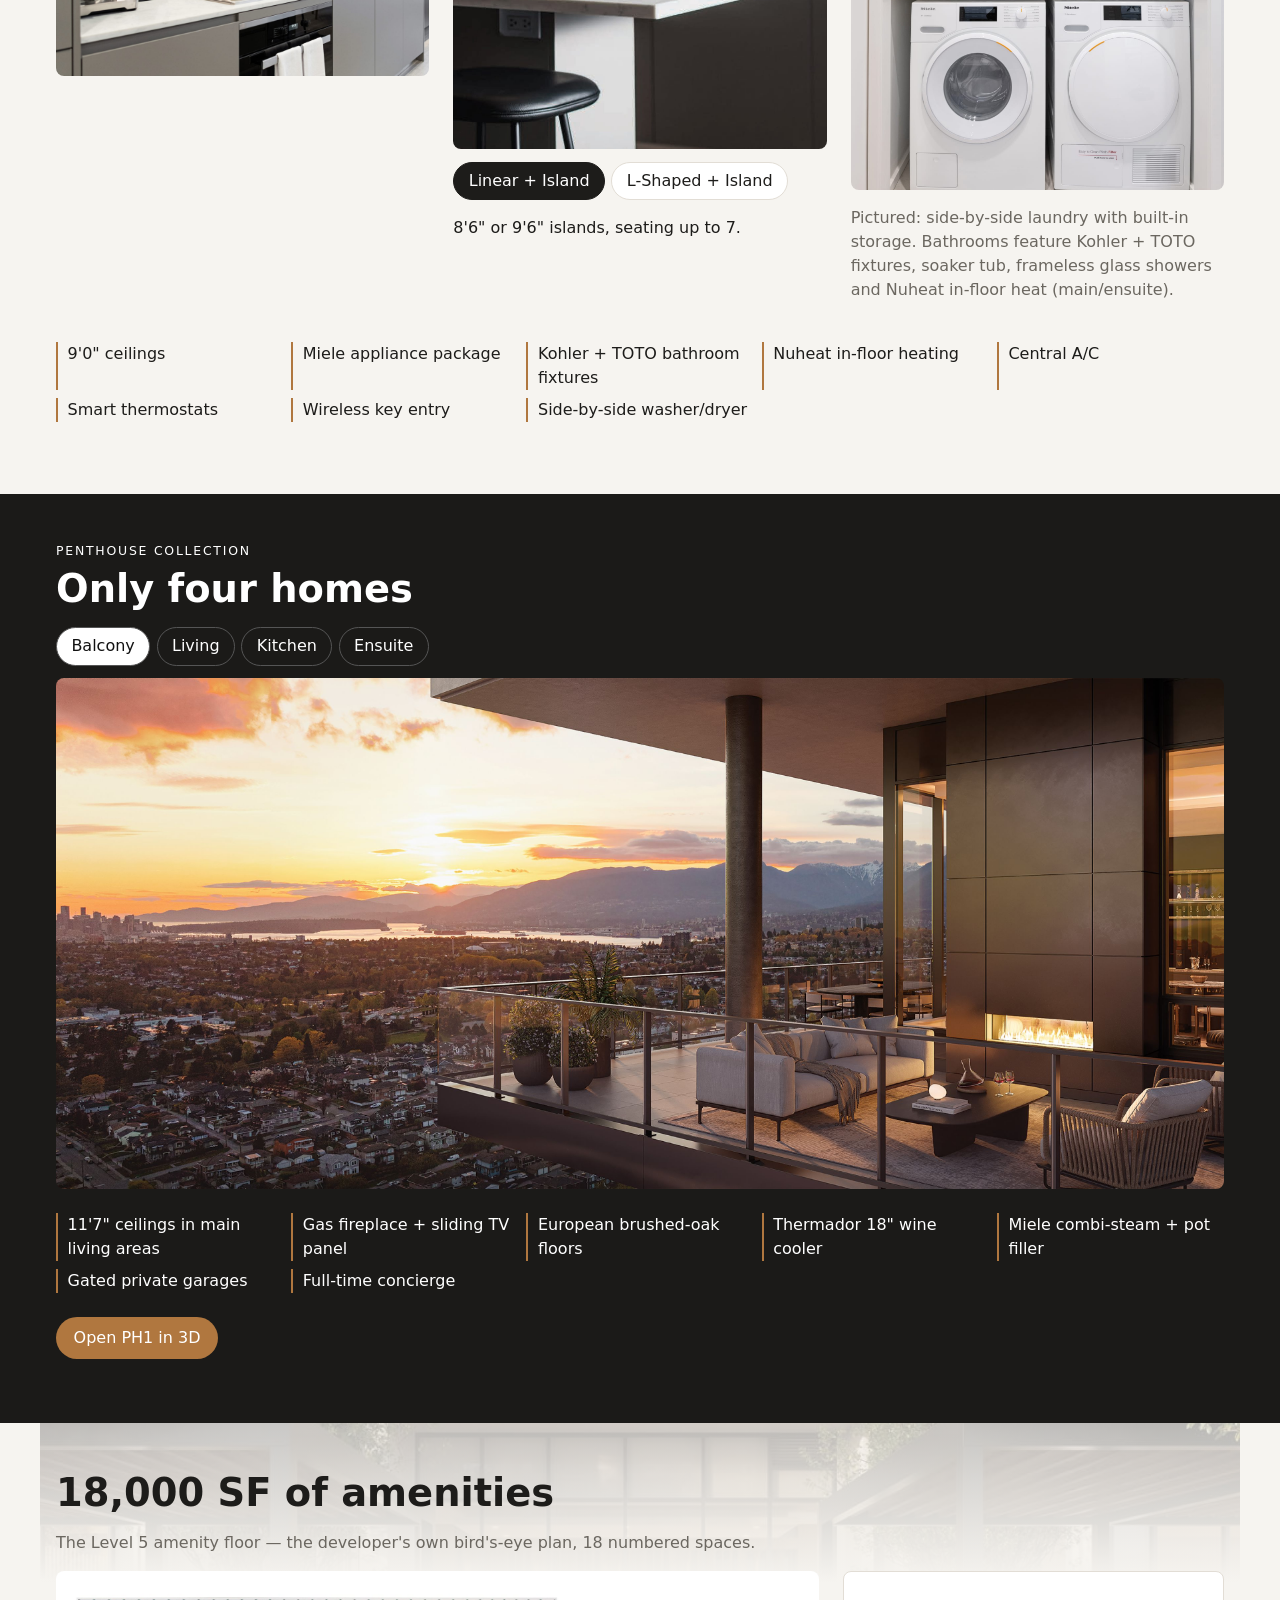
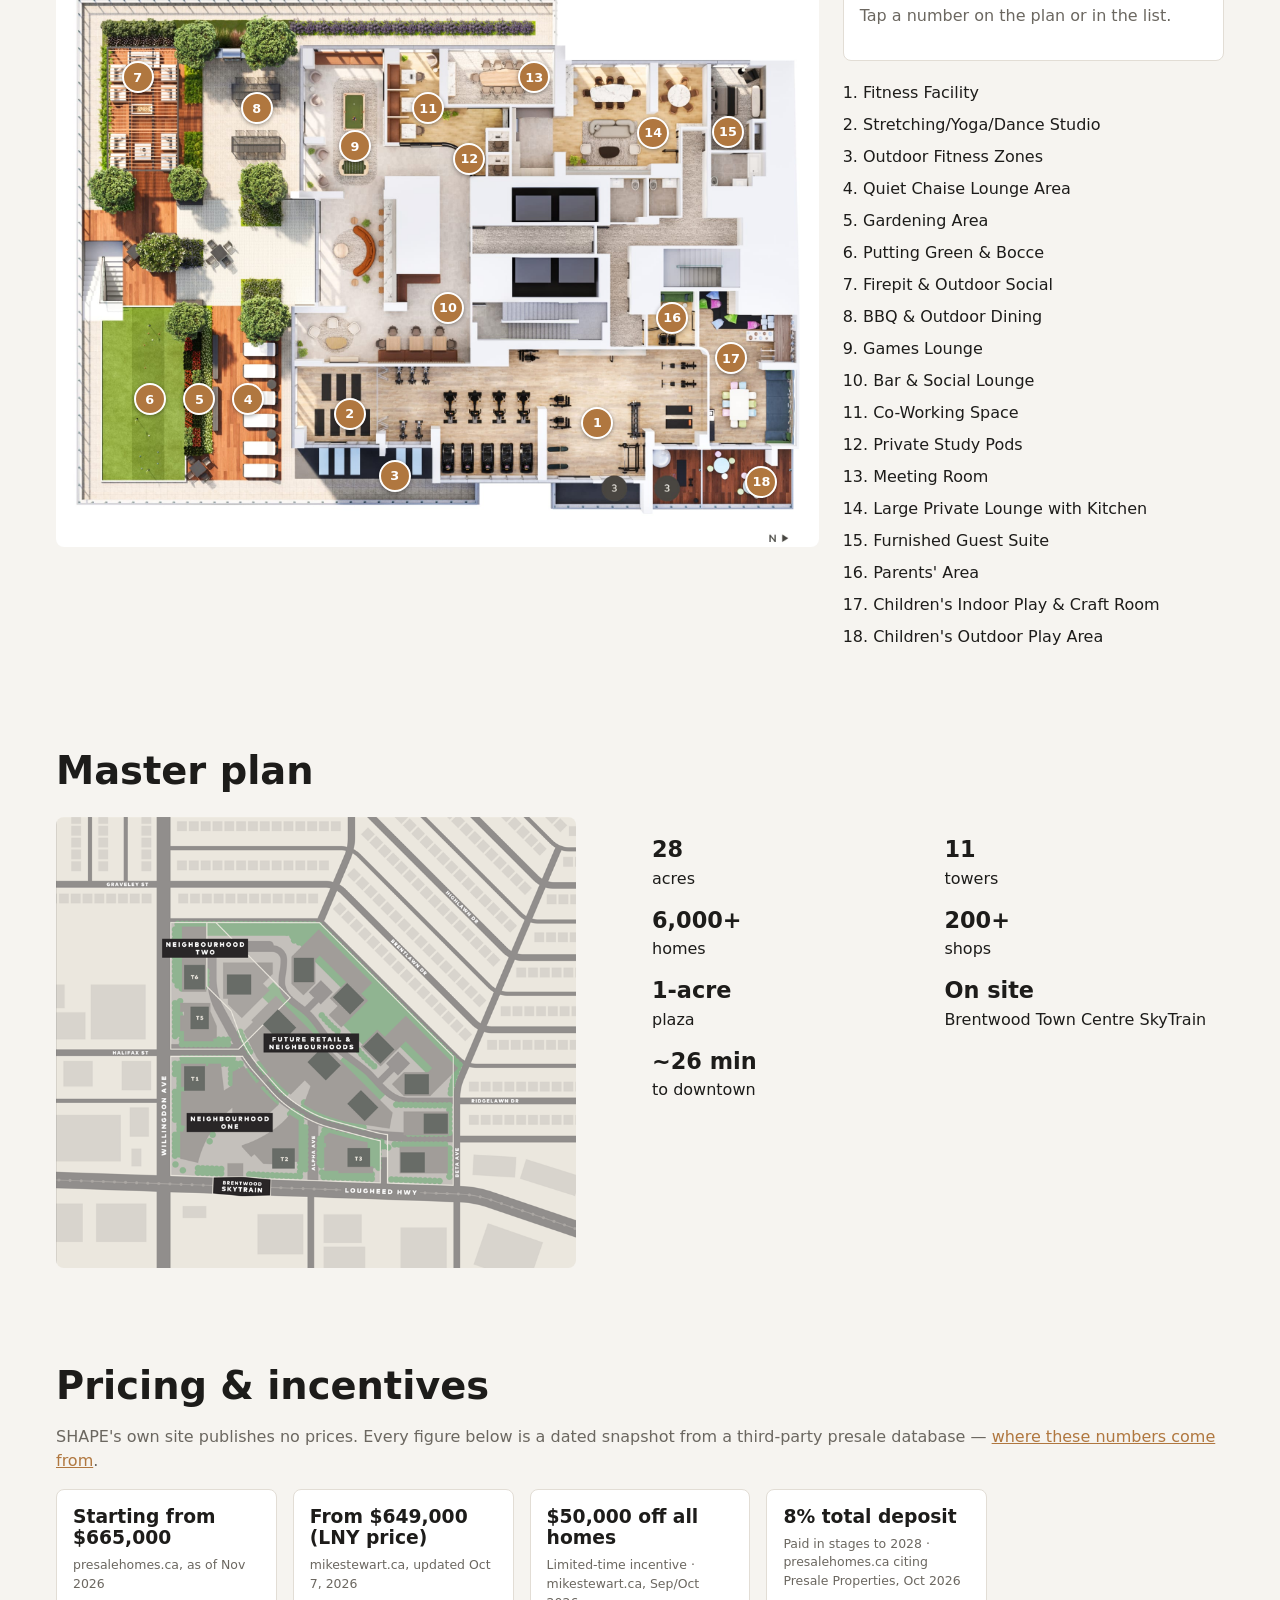
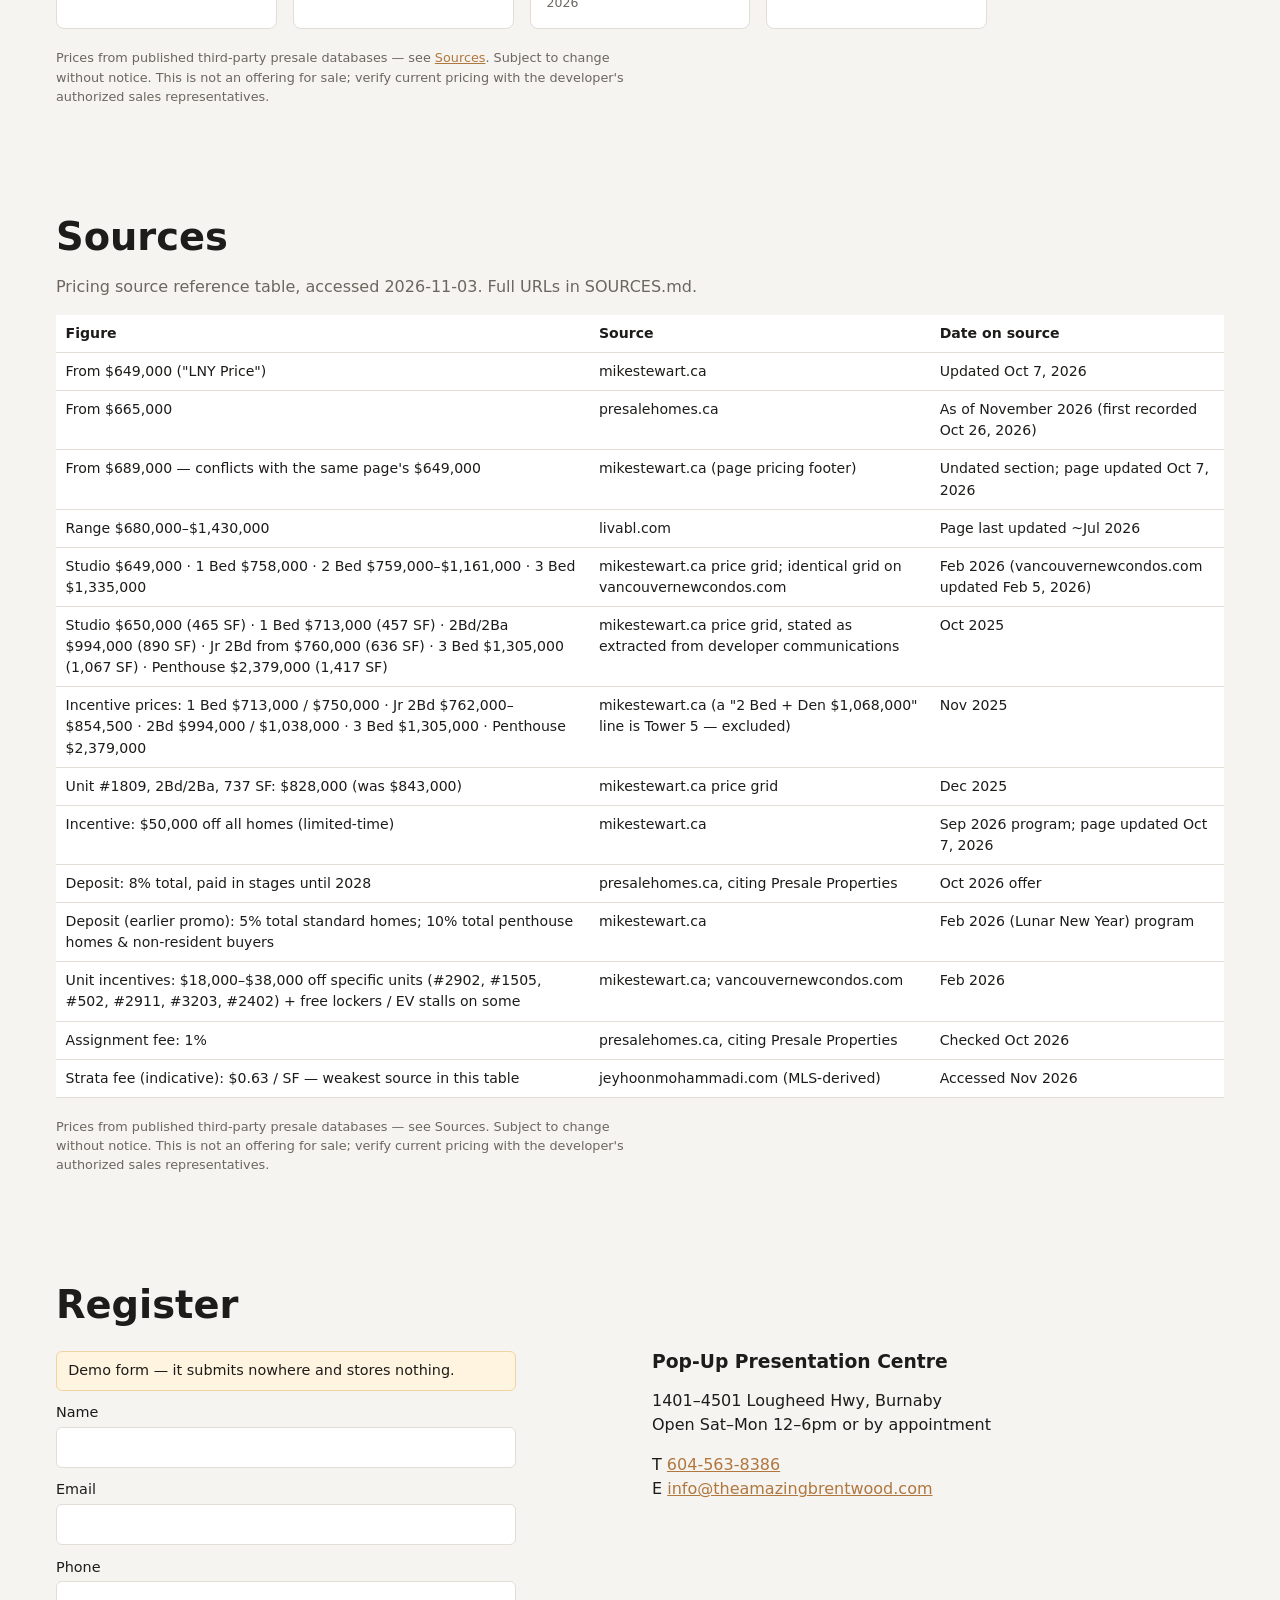
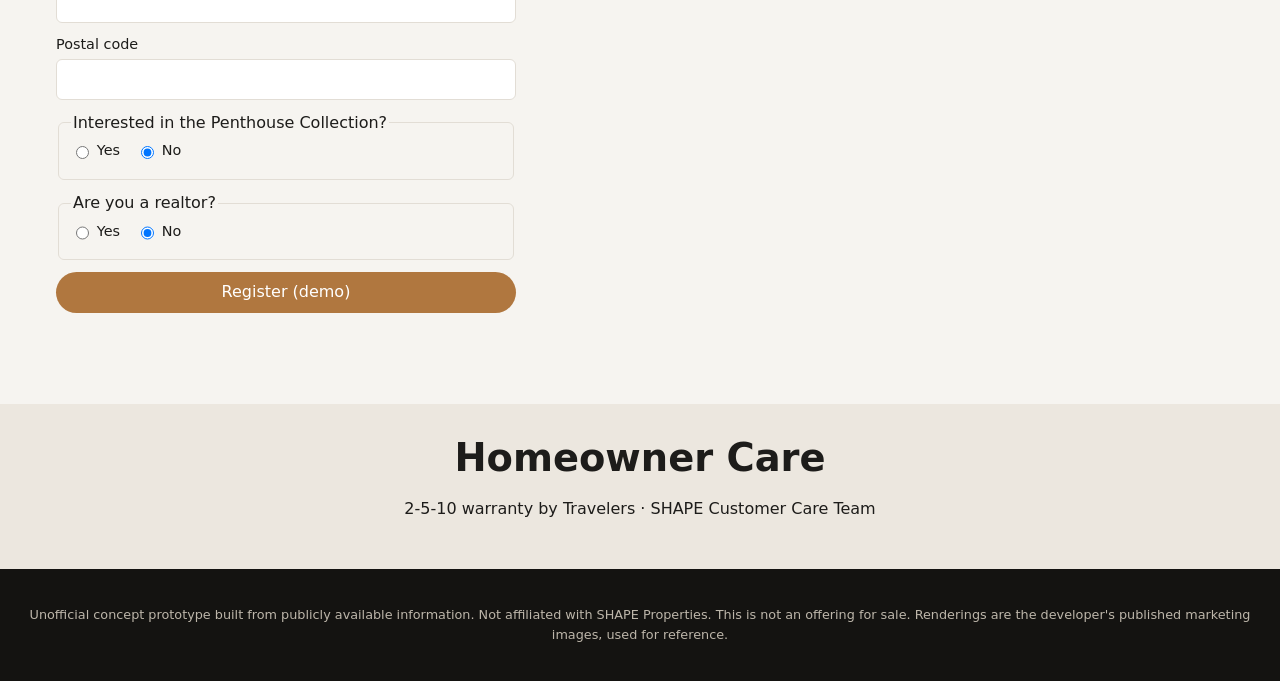
==== commit 802a1e45: "Re-mirror: hero base + slab-true polygons + mobile floor scrubbing" ====
--- a/index.html
+++ b/index.html
@@ -36,12 +36,16 @@
     <ol id="floor-list" class="floor-list" aria-label="All floors"></ol>
   </div>
 
-  <figure class="elevation" aria-label="Tower Six west elevation with selectable floors">
-    <div id="bands" class="bands">
-      <img src="assets/17-tower-west-elevation.jpg" alt="Tower Six, west elevation rendering" id="elev-img">
-      <span class="below-frame">Podium continues below frame</span>
-    </div>
-    <figcaption>Hover or tap a floor. Floors 1–4 are the podium.</figcaption>
+  <figure class="tower-fig">
+    <div class="tower-wrap">
+      <svg id="tower-svg" class="tower-svg" role="group" aria-label="Tower Six rendering with selectable floors">
+        <image id="tower-img" role="img" aria-label="Tower Six, official hero rendering: full tower, cascading terraces and podium"></image>
+        <g id="floors"></g>
+      </svg>
+      <span id="floor-chip" class="floor-chip" hidden></span>
+      <div class="scrub-rail" aria-hidden="true"></div><span id="scrub-thumb" class="scrub-thumb" aria-hidden="true" hidden></span>
+    </div>
+    <figcaption>Tap a floor, or drag up and down on the tower to move through floors. Floors 1–4 are the podium.</figcaption>
   </figure>
 
   <aside id="floor-panel" class="floor-panel" aria-live="polite">
--- a/styles.css
+++ b/styles.css
@@ -28,18 +28,24 @@
 .explorer .muted { color: #cfc8bc; }
 .explorer h1 { font-size: clamp(2.6rem, 7vw, 4.8rem); letter-spacing: .06em; font-weight: 300; }
 .lede { font-size: 1.1rem; max-width: 30ch; }
-.elevation { margin: 0; }
-.elevation figcaption { font-size: .8rem; color: #cfc8bc; margin-top: .4rem; }
-.bands { position: relative; overflow: hidden; height: calc(100vh - 110px); min-height: 480px; background: #2b2a28; border-radius: 6px; }
-.bands img { position: absolute; top: 0; max-width: none; }
-.below-frame { position: absolute; bottom: 4px; left: 0; right: 0; text-align: center; font-size: .7rem; color: #bbb; pointer-events: none; }
-.band { position: absolute; padding: 0; border: 0; background: transparent; border-top: 1px solid rgba(255, 255, 255, .12); }
-.band:hover, .band:focus-visible, .band.sel { background: rgba(255, 179, 71, .55); outline: 1px solid var(--sel); z-index: 2; }
-.band.sel { background: rgba(255, 179, 71, .75); }
-.band:hover::after, .band:focus-visible::after, .band.sel::after { content: attr(data-label); position: absolute; right: 100%; top: 50%; transform: translate(-6px, -50%);
+.tower-fig { margin: 0; width: min-content; } /* caption wraps to the tower width */
+.tower-fig figcaption { font-size: .8rem; color: #cfc8bc; margin-top: .4rem; }
+.tower-wrap { position: relative; height: calc(100vh - 110px); min-height: 480px; aspect-ratio: 900 / 1700; overflow: hidden; background: #2b2a28; border-radius: 6px;
+  touch-action: none; user-select: none; -webkit-user-select: none; cursor: ns-resize; }
+.tower-svg { display: block; width: 100%; height: 100%; }
+.floor { fill: transparent; stroke: none; cursor: pointer; outline: none; }
+.floor:hover, .floor:focus-visible, .floor.sel { fill: rgba(240, 180, 60, .38); stroke: #ffd45c; stroke-width: 2px; vector-effect: non-scaling-stroke; stroke-linejoin: round; }
+.floor-chip { position: absolute; transform: translate(calc(-100% - 6px), -50%); pointer-events: none; z-index: 2;
   background: #111; color: #fff; font-size: .75rem; padding: 2px 6px; border-radius: 3px; white-space: nowrap; }
-.band.podium { border-top-style: dashed; }
-.band.podium:hover::after, .band.podium:focus-visible::after, .band.podium.sel::after { right: auto; left: 50%; transform: translate(-50%, -50%); }
+.floor-chip.inside { transform: translate(6px, -50%); }
+/* scrub rail: spans floor 39 (top) to floor 1 (bottom); the thumb sits level with the selected floor */
+.scrub-rail { position: absolute; right: 6px; top: 8%; bottom: 5%; width: 5px; border-radius: 3px; background: rgba(255, 255, 255, .7);
+  box-shadow: 0 0 0 1px rgba(0, 0, 0, .5); pointer-events: none; }
+.scrub-rail::before, .scrub-rail::after { content: ''; position: absolute; left: 50%; transform: translateX(-50%); border: 5px solid transparent; }
+.scrub-rail::before { top: -12px; border-bottom-color: rgba(255, 255, 255, .8); }
+.scrub-rail::after { bottom: -12px; border-top-color: rgba(255, 255, 255, .8); }
+.scrub-thumb { position: absolute; right: 1.5px; width: 14px; height: 14px; border-radius: 50%; transform: translateY(-50%); pointer-events: none; transition: top .08s;
+  background: #ffd45c; box-shadow: 0 0 0 2px #111, 0 0 8px rgba(255, 212, 92, .8); }
 
 .stepper { display: flex; align-items: center; gap: .6rem; margin: 1.2rem 0; }
 .stepper button { width: 3rem; height: 3rem; border-radius: 50%; border: 1px solid #fff; background: transparent; color: #fff; font-size: 1.5rem; }
@@ -48,7 +54,7 @@
 .floor-list button { width: 100%; min-height: 2.2rem; border: 1px solid rgba(255, 255, 255, .3); background: rgba(255, 255, 255, .06); color: #fff; border-radius: 4px; }
 .floor-list button.sel { background: var(--sel); color: #111; border-color: var(--sel); }
 
-.floor-panel { background: rgba(255, 255, 255, .96); color: var(--ink); border-radius: 8px; padding: 1.2rem; }
+.floor-panel { scroll-margin-top: 60px; background: rgba(255, 255, 255, .96); color: var(--ink); border-radius: 8px; padding: 1.2rem; }
 .floor-panel .muted { color: var(--muted); }
 .zone { border-top: 1px solid var(--line); padding: .6rem 0; }
 .zone p { margin: .2rem 0; }
@@ -142,8 +148,9 @@
 @media (max-width: 900px) {
   .explorer { grid-template-columns: 1fr; min-height: 0; }
   .explorer > * { min-width: 0; }
-  .elevation { order: -1; width: min(100%, 420px); justify-self: center; }
-  .bands { width: 100%; height: auto; min-height: 0; }
+  .tower-fig { order: -1; width: min(100%, 420px); justify-self: center; }
+  /* whole tower (crown to grade) fits the first screen: height-limited by the viewport, width from the aspect */
+  .tower-wrap { width: auto; max-width: 100%; height: min(calc(100svh - 150px), calc((100vw - 32px) * 1700 / 900)); min-height: 0; margin: 0 auto; }
   .floor-list { max-width: none; grid-template-columns: repeat(auto-fill, minmax(2.6rem, 1fr)); }
   .amenity { grid-template-columns: 1fr; }
   .amenity-list { columns: 2; }
@@ -152,3 +159,6 @@
   .viewer-head { flex-direction: column; }
   .top nav { display: none; }
 }
+@media (max-width: 600px) {
+  .stepper { display: none; }
+}
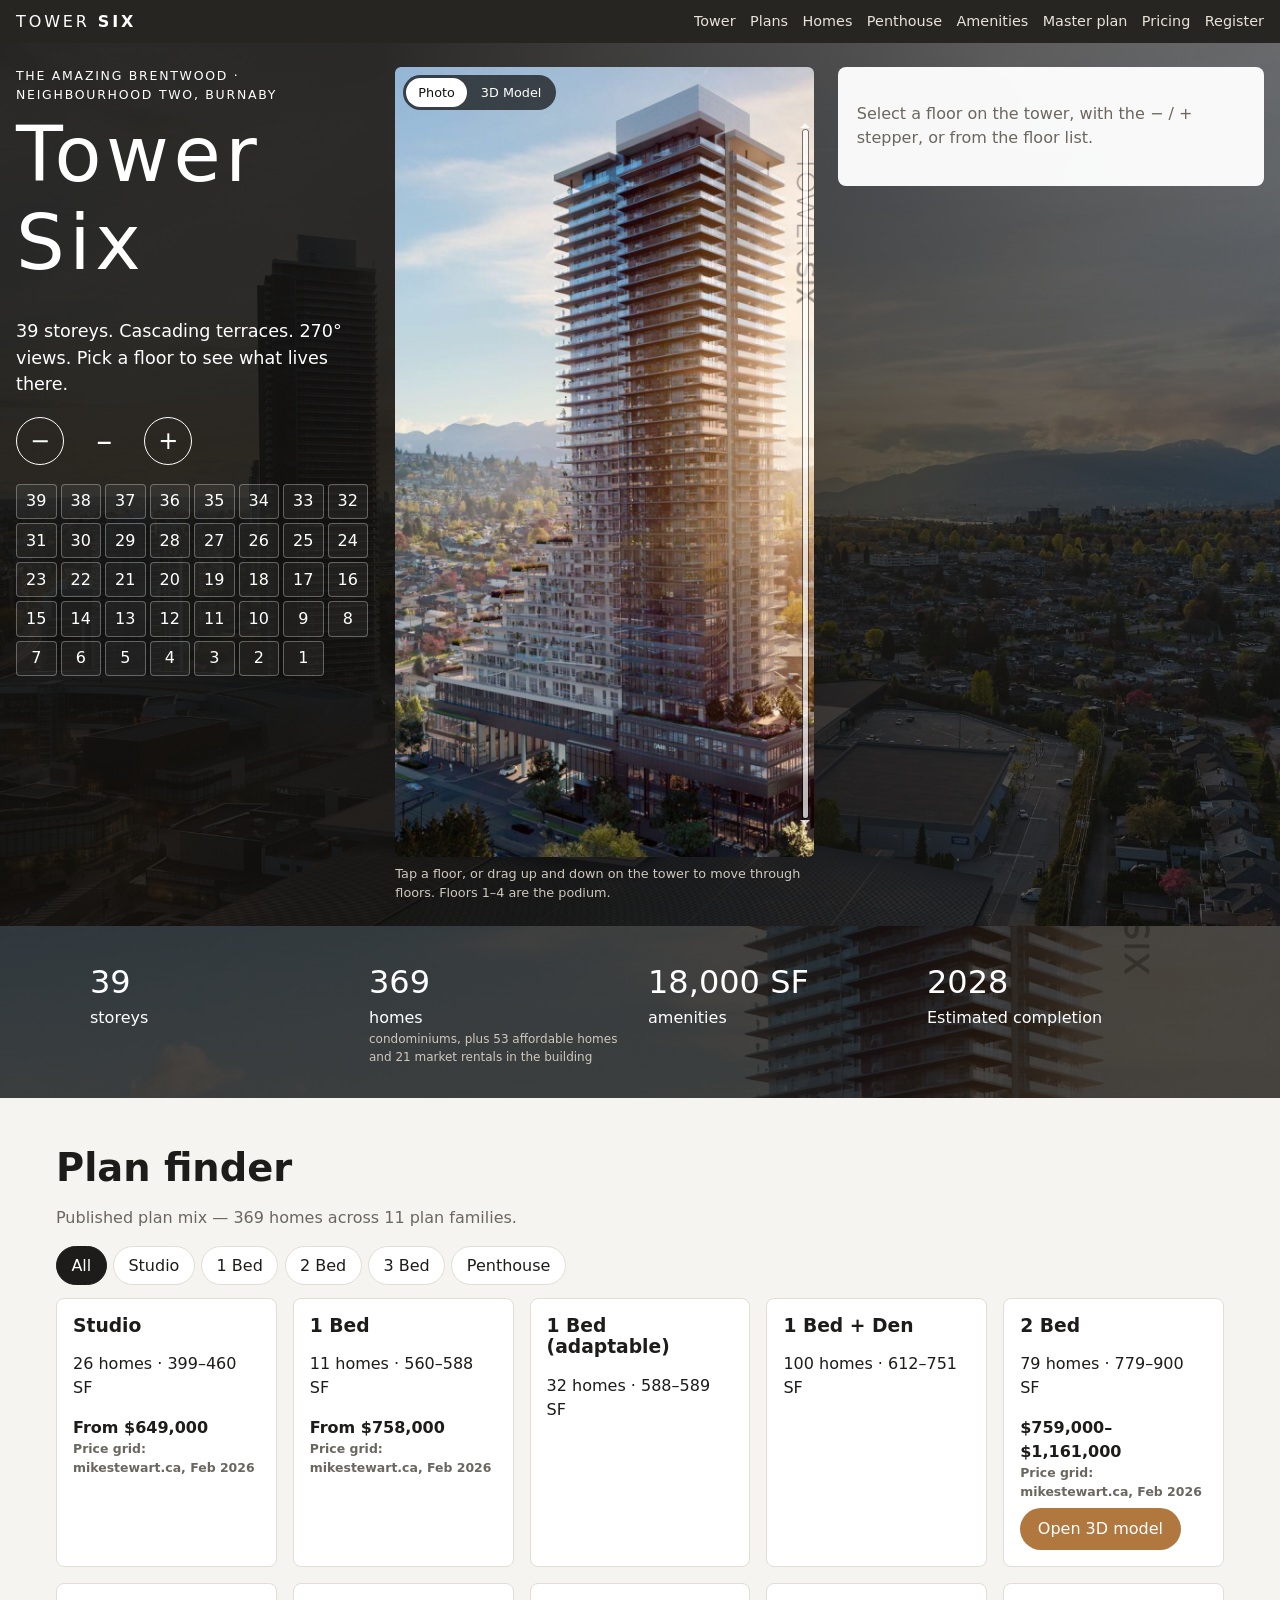
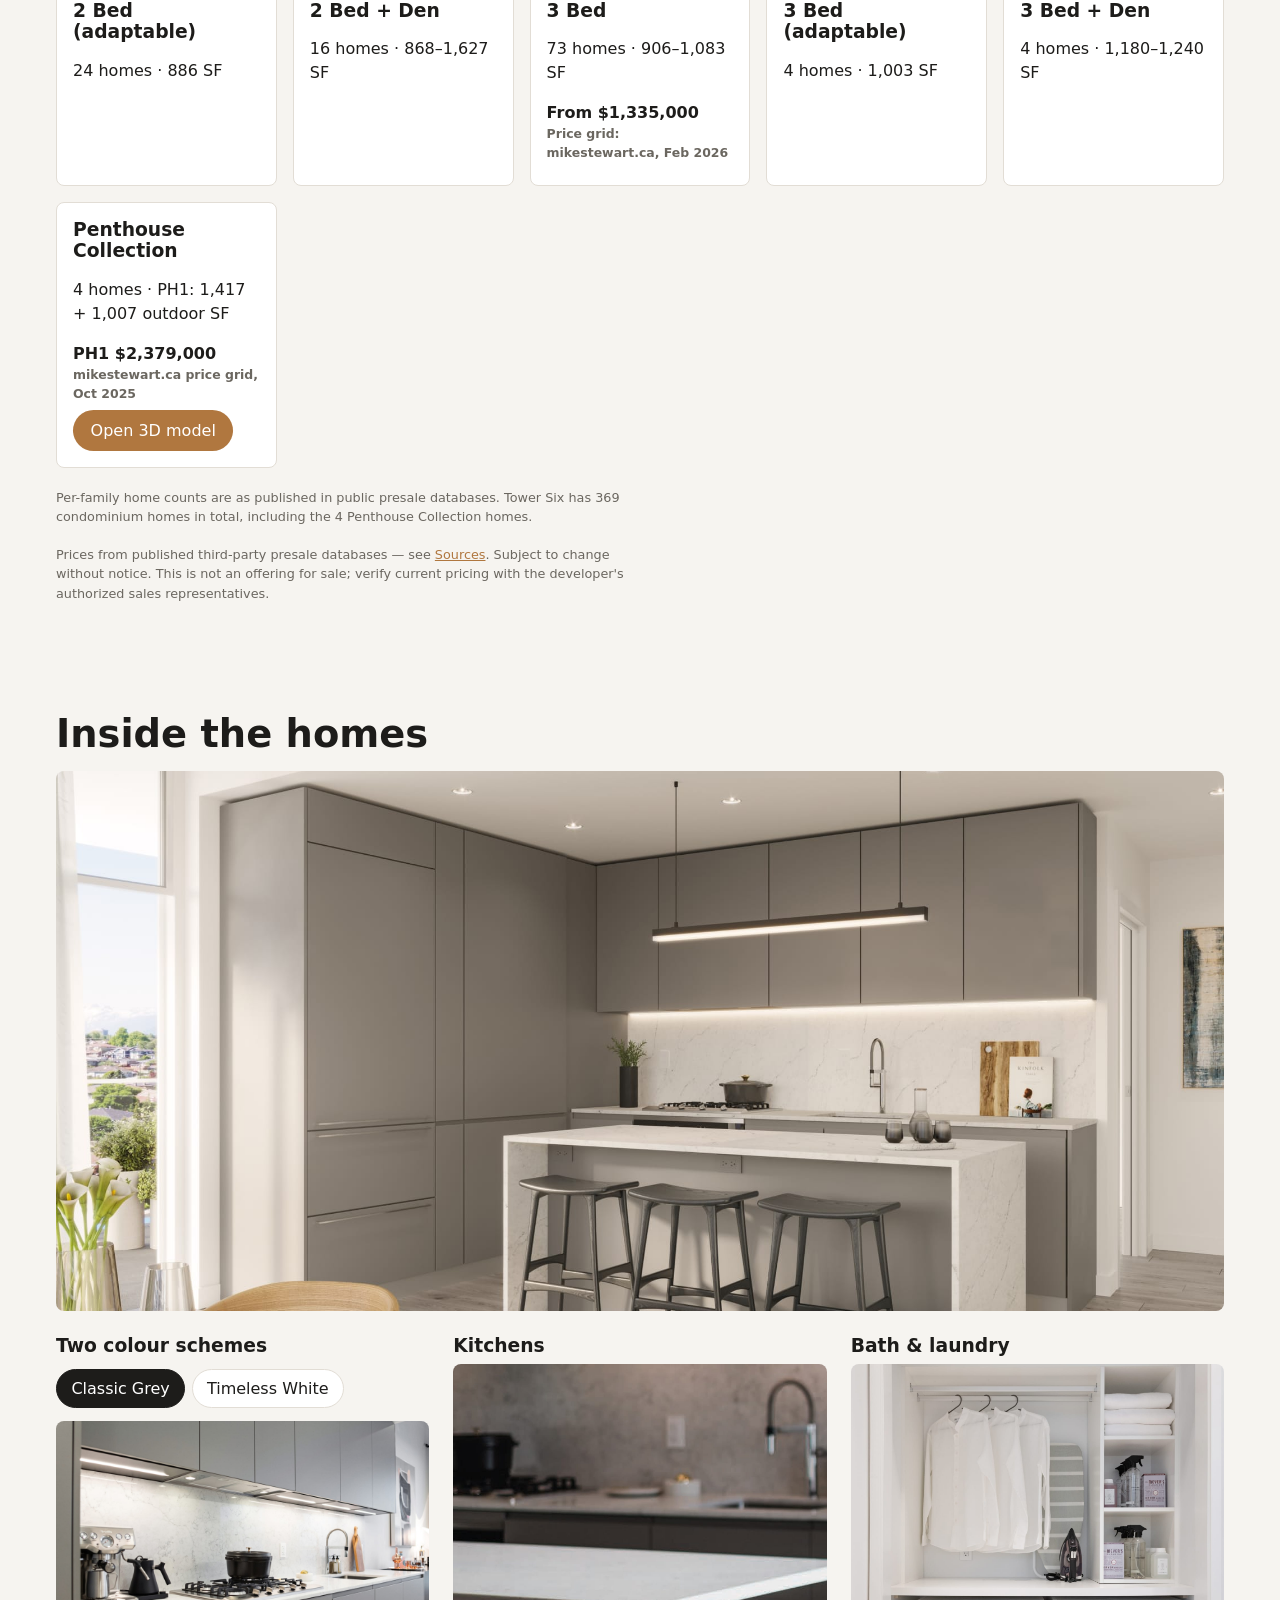
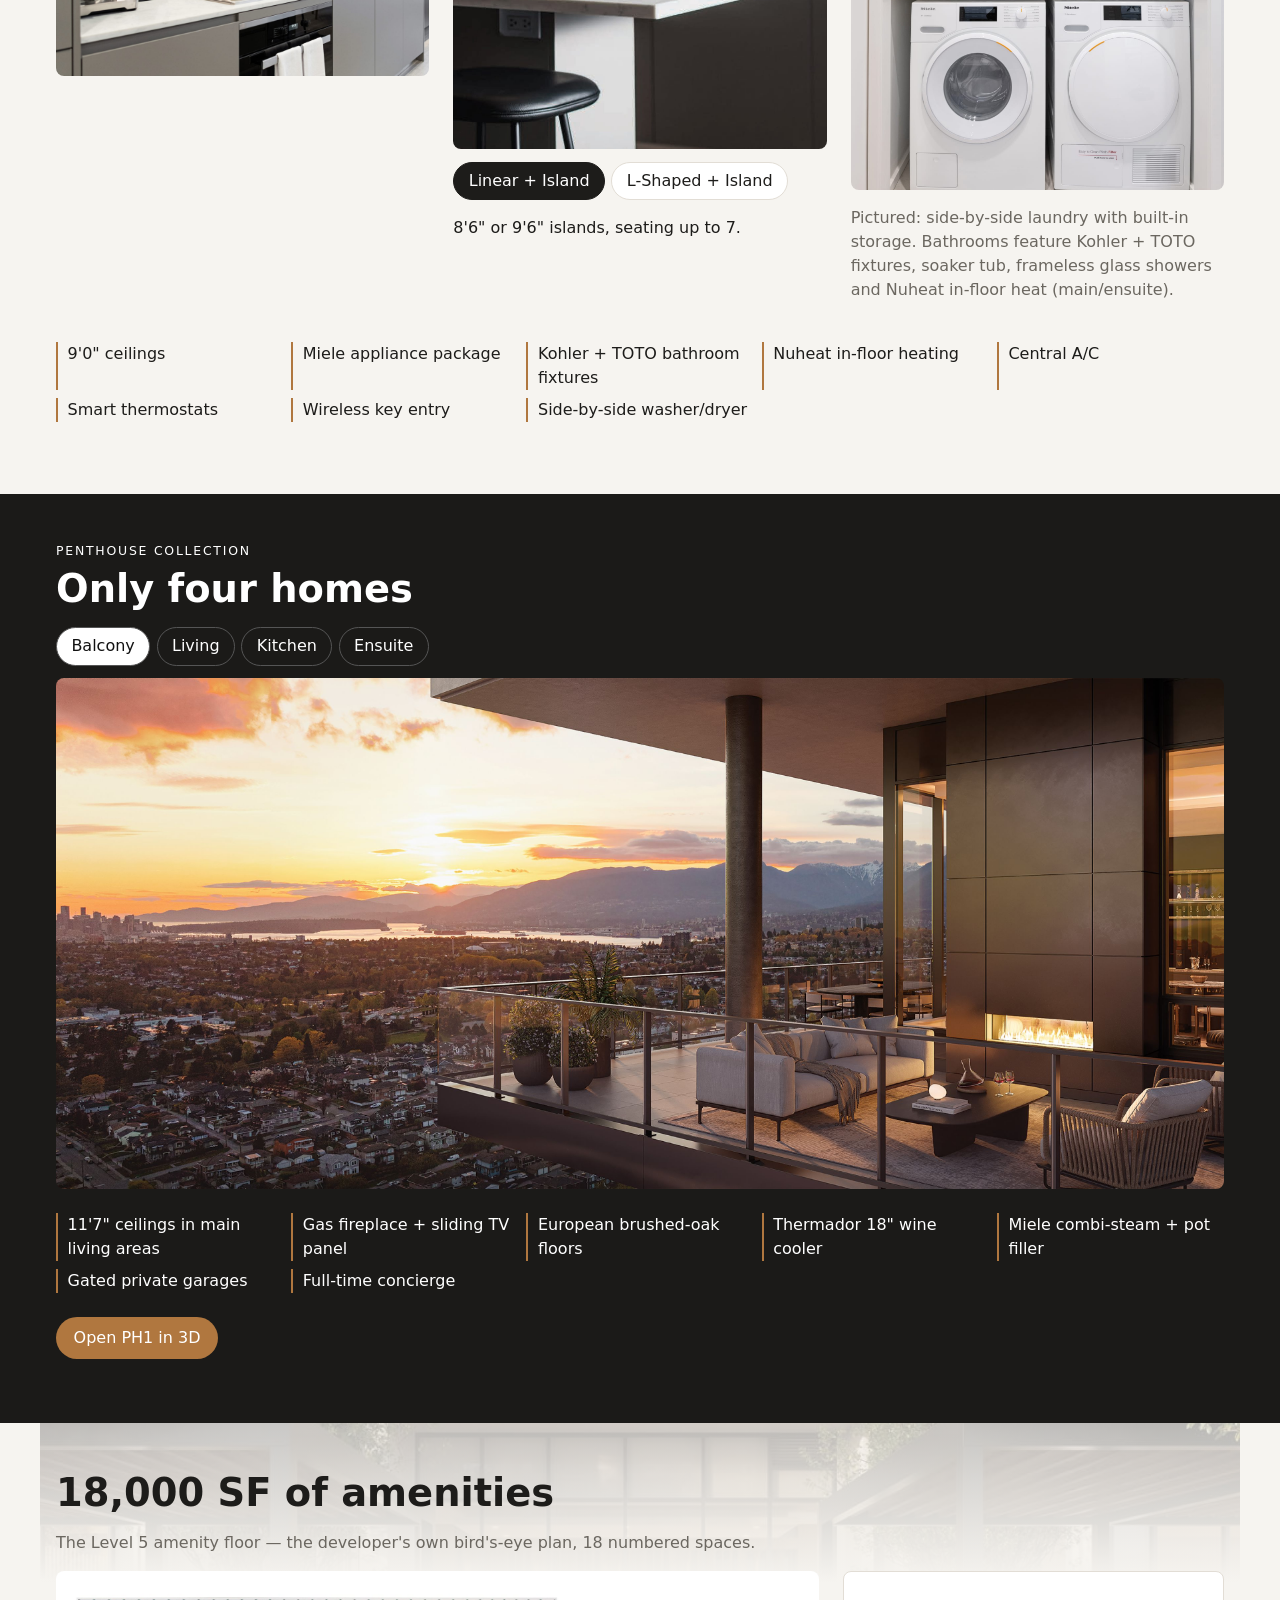
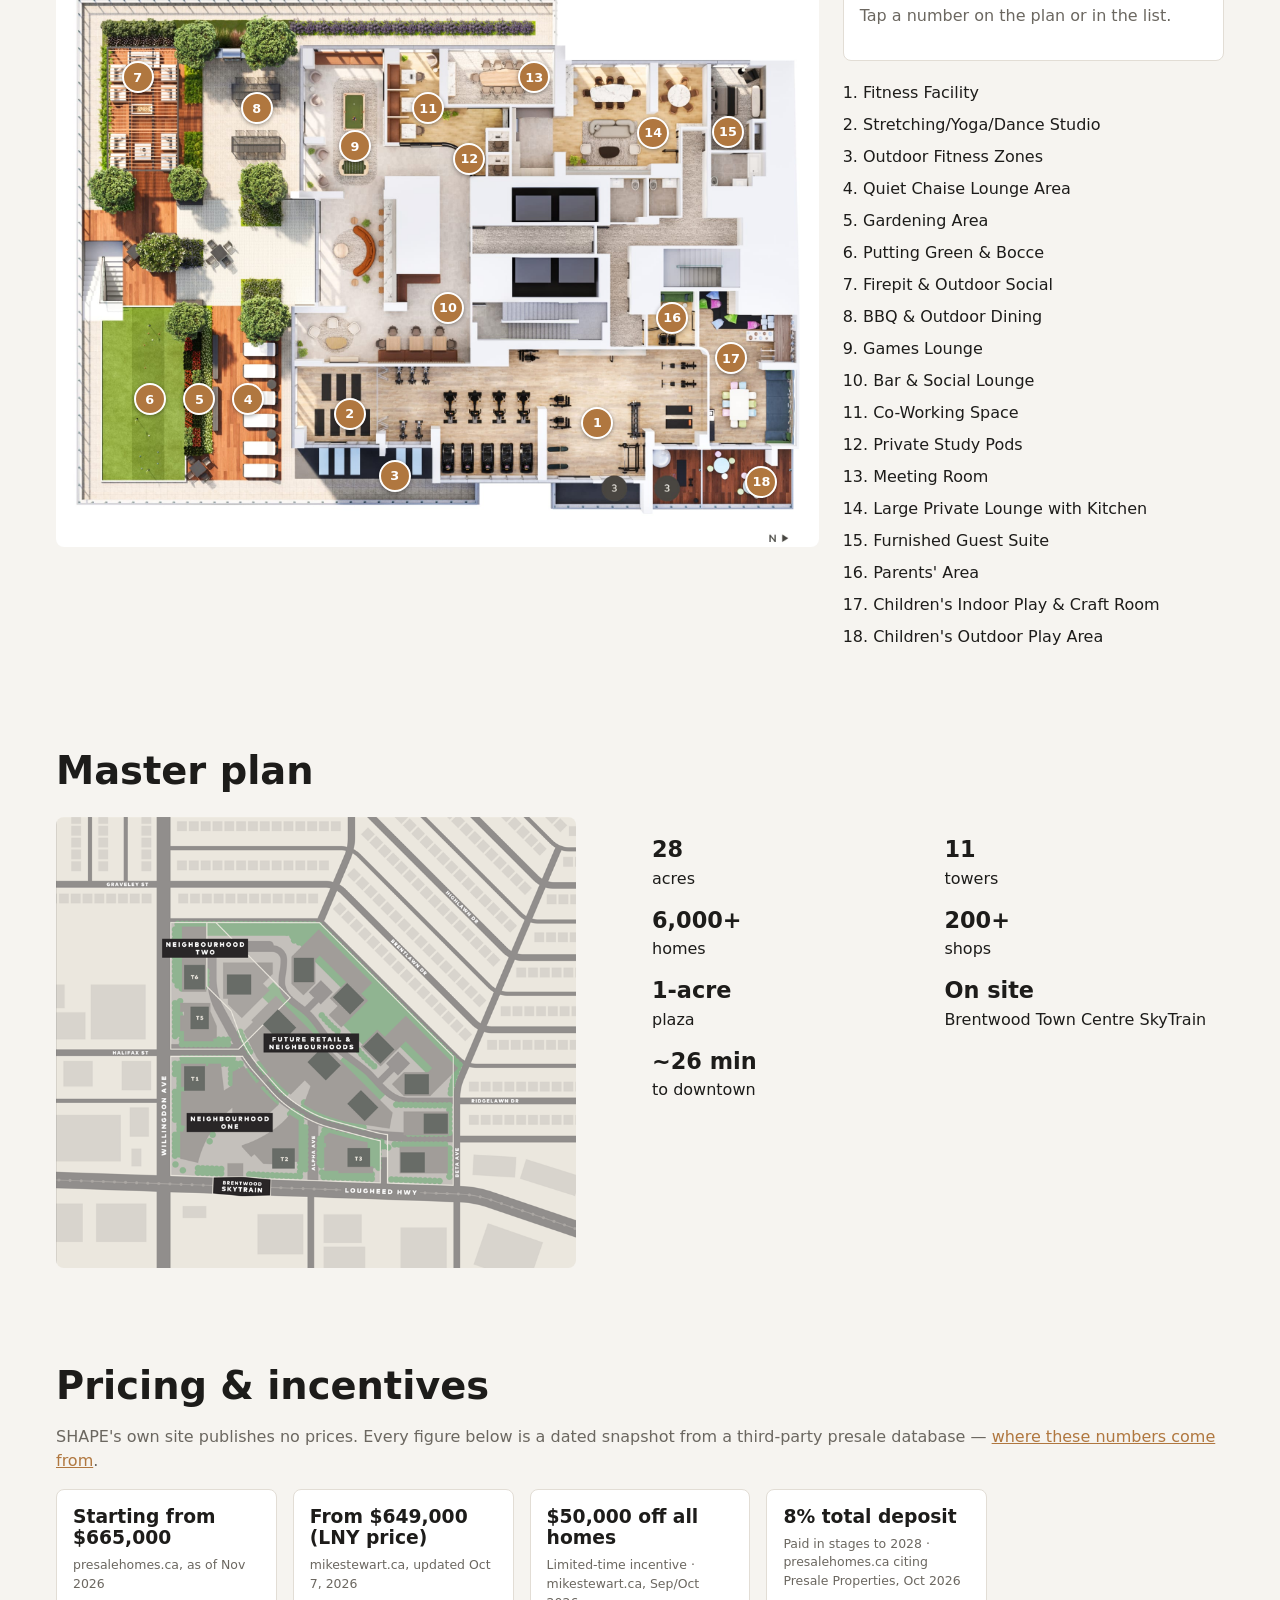
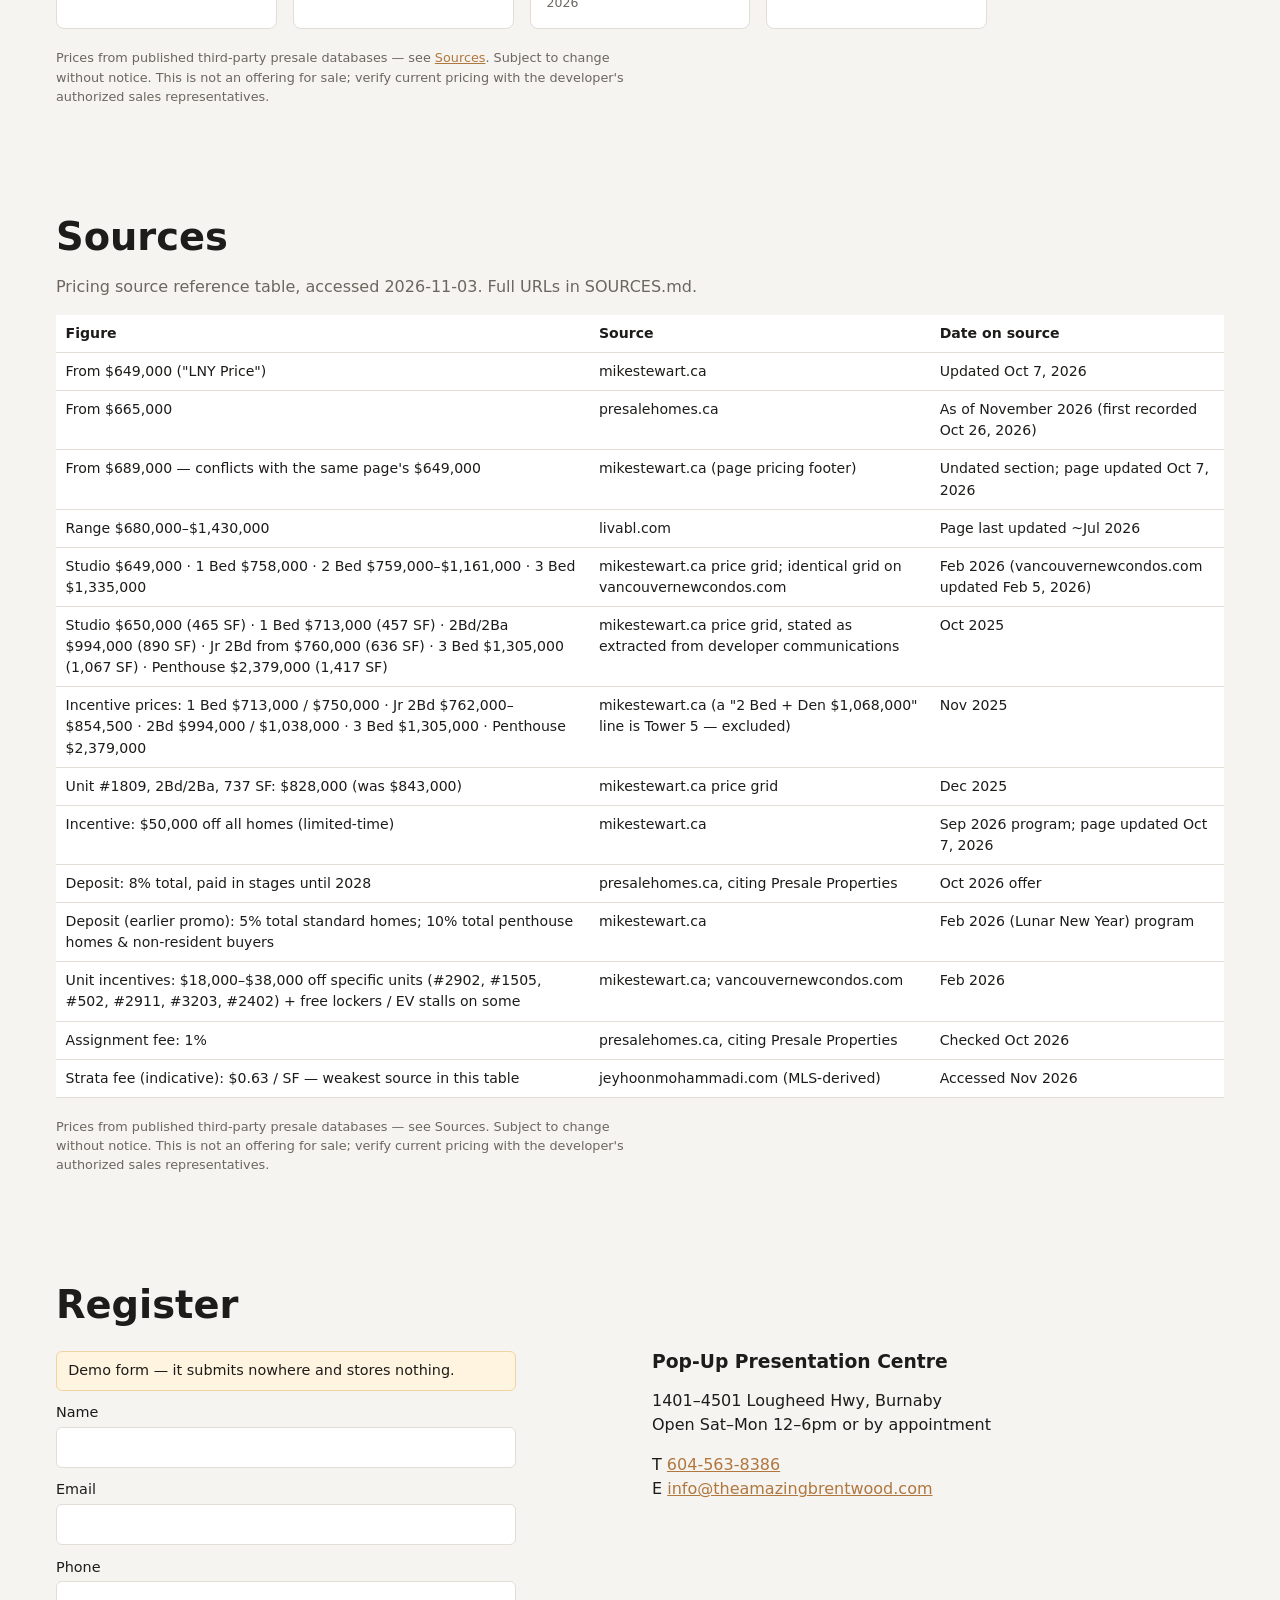
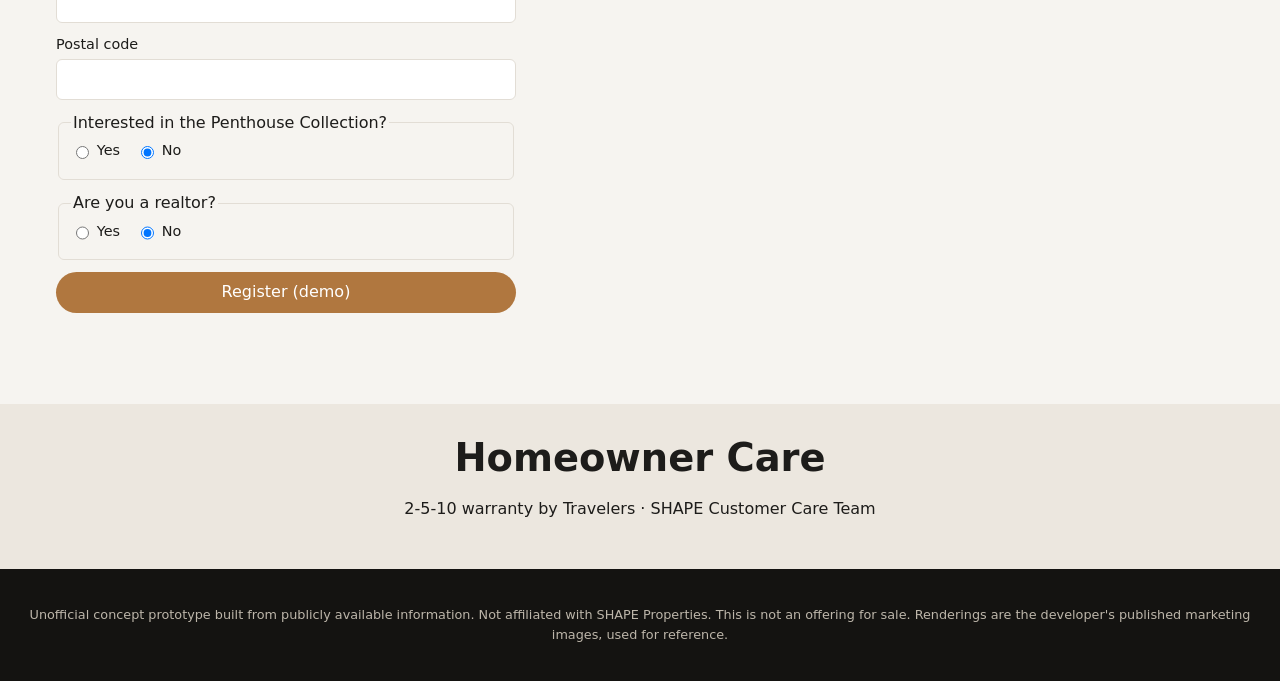
==== commit 25bba7d3: "Re-mirror: add 3D massing model of Tower Six (Photo | 3D Model explorer view)" ====
--- a/index.html
+++ b/index.html
@@ -37,6 +37,9 @@
   </div>
 
   <figure class="tower-fig">
+    <div class="view-toggle" id="view-toggle" role="group" aria-label="Explorer view">
+      <button type="button" data-view="photo" aria-pressed="true">Photo</button><button type="button" data-view="3d" aria-pressed="false">3D Model</button>
+    </div>
     <div class="tower-wrap">
       <svg id="tower-svg" class="tower-svg" role="group" aria-label="Tower Six rendering with selectable floors">
         <image id="tower-img" role="img" aria-label="Tower Six, official hero rendering: full tower, cascading terraces and podium"></image>
@@ -45,7 +48,12 @@
       <span id="floor-chip" class="floor-chip" hidden></span>
       <div class="scrub-rail" aria-hidden="true"></div><span id="scrub-thumb" class="scrub-thumb" aria-hidden="true" hidden></span>
     </div>
-    <figcaption>Tap a floor, or drag up and down on the tower to move through floors. Floors 1–4 are the podium.</figcaption>
+    <div id="tower3d" class="tower3d" role="group" aria-label="Stylized 3D massing model of Tower Six with selectable floors" hidden>
+      <p id="t3d-status" class="t3d-status">Loading 3D model…</p>
+    </div>
+    <figcaption><span id="cap-photo">Tap a floor, or drag up and down on the tower to move through floors. Floors 1–4 are the podium.</span>
+      <span id="cap-3d" hidden>Drag to orbit · pinch or scroll to zoom · two fingers or right-drag to pan · tap a floor.<br>
+      Stylized 3D massing model generated from the developer's published renderings — for illustration only, not architectural drawings.</span></figcaption>
   </figure>
 
   <aside id="floor-panel" class="floor-panel" aria-live="polite">
--- a/styles.css
+++ b/styles.css
@@ -32,6 +32,18 @@
 .tower-fig figcaption { font-size: .8rem; color: #cfc8bc; margin-top: .4rem; }
 .tower-wrap { position: relative; height: calc(100vh - 110px); min-height: 480px; aspect-ratio: 900 / 1700; overflow: hidden; background: #2b2a28; border-radius: 6px;
   touch-action: none; user-select: none; -webkit-user-select: none; cursor: ns-resize; }
+/* view toggle (Photo | 3D Model) sits in the sky above the tower in both views */
+.tower-fig { position: relative; }
+.view-toggle { position: absolute; top: 8px; left: 8px; z-index: 3; display: flex; gap: 2px; padding: 3px; border-radius: 999px; background: rgba(17, 17, 17, .72); }
+.view-toggle button { border: 0; background: transparent; color: #fff; border-radius: 999px; padding: .3rem .75rem; font-size: .8rem; }
+.view-toggle button[aria-pressed="true"] { background: #fff; color: #111; }
+.tower3d { position: relative; height: calc(100vh - 110px); min-height: 480px; aspect-ratio: 900 / 1700; overflow: hidden; background: #2b2a28; border-radius: 6px; user-select: none; -webkit-user-select: none; }
+.t3d-canvas { display: block; width: 100%; height: 100%; touch-action: none; cursor: grab; }
+.t3d-status { position: absolute; inset: auto 0 45% 0; margin: 0; padding: 0 1rem; text-align: center; color: #cfc8bc; font-size: .9rem; }
+.t3d-pin { position: absolute; left: 0; top: 0; z-index: 2; border: 0; border-radius: 999px; padding: .25rem .6rem; font-size: .72rem; white-space: nowrap;
+  background: var(--accent); color: #fff; box-shadow: 0 1px 6px rgba(0, 0, 0, .45); transition: opacity .3s; }
+.t3d-pin.behind { opacity: .45; }
+.t3d-pin[hidden] { display: none; }
 .tower-svg { display: block; width: 100%; height: 100%; }
 .floor { fill: transparent; stroke: none; cursor: pointer; outline: none; }
 .floor:hover, .floor:focus-visible, .floor.sel { fill: rgba(240, 180, 60, .38); stroke: #ffd45c; stroke-width: 2px; vector-effect: non-scaling-stroke; stroke-linejoin: round; }
@@ -150,7 +162,7 @@
   .explorer > * { min-width: 0; }
   .tower-fig { order: -1; width: min(100%, 420px); justify-self: center; }
   /* whole tower (crown to grade) fits the first screen: height-limited by the viewport, width from the aspect */
-  .tower-wrap { width: auto; max-width: 100%; height: min(calc(100svh - 150px), calc((100vw - 32px) * 1700 / 900)); min-height: 0; margin: 0 auto; }
+  .tower-wrap, .tower3d { width: auto; max-width: 100%; height: min(calc(100svh - 150px), calc((100vw - 32px) * 1700 / 900)); min-height: 0; margin: 0 auto; }
   .floor-list { max-width: none; grid-template-columns: repeat(auto-fill, minmax(2.6rem, 1fr)); }
   .amenity { grid-template-columns: 1fr; }
   .amenity-list { columns: 2; }
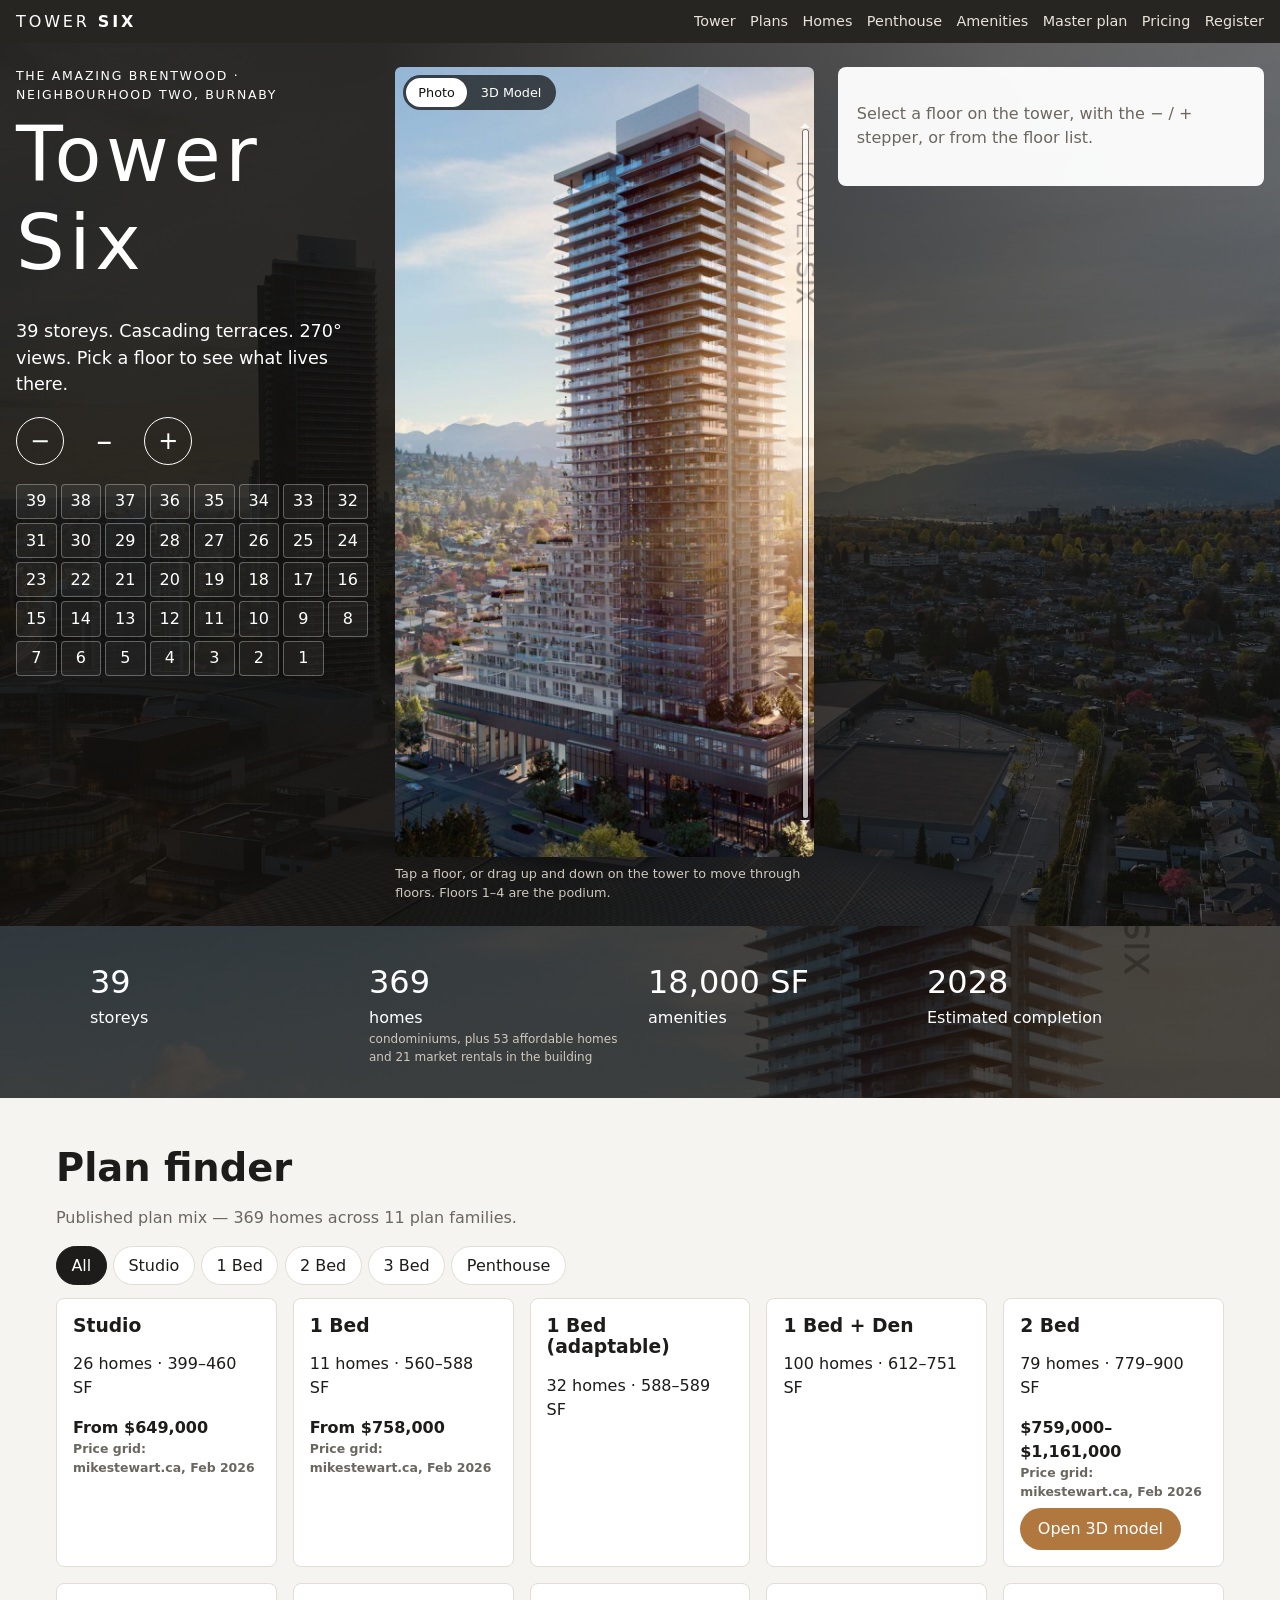
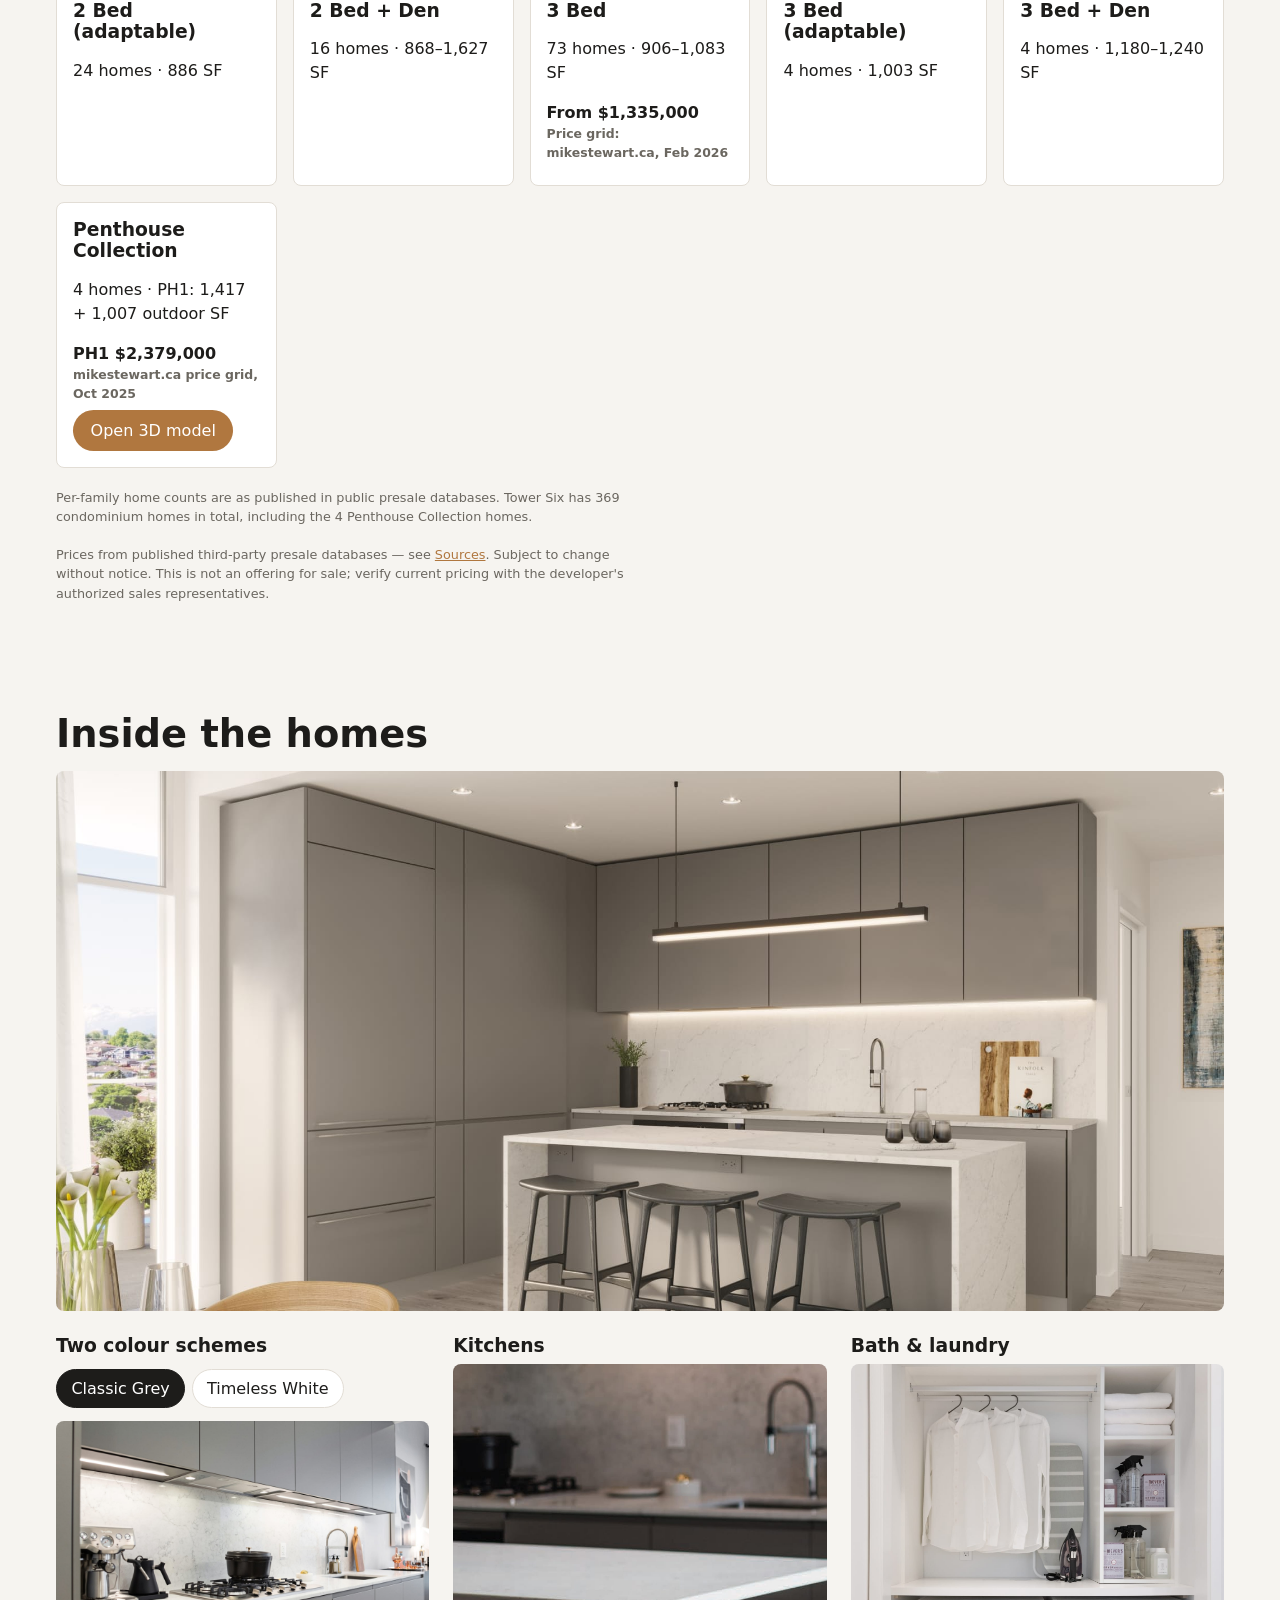
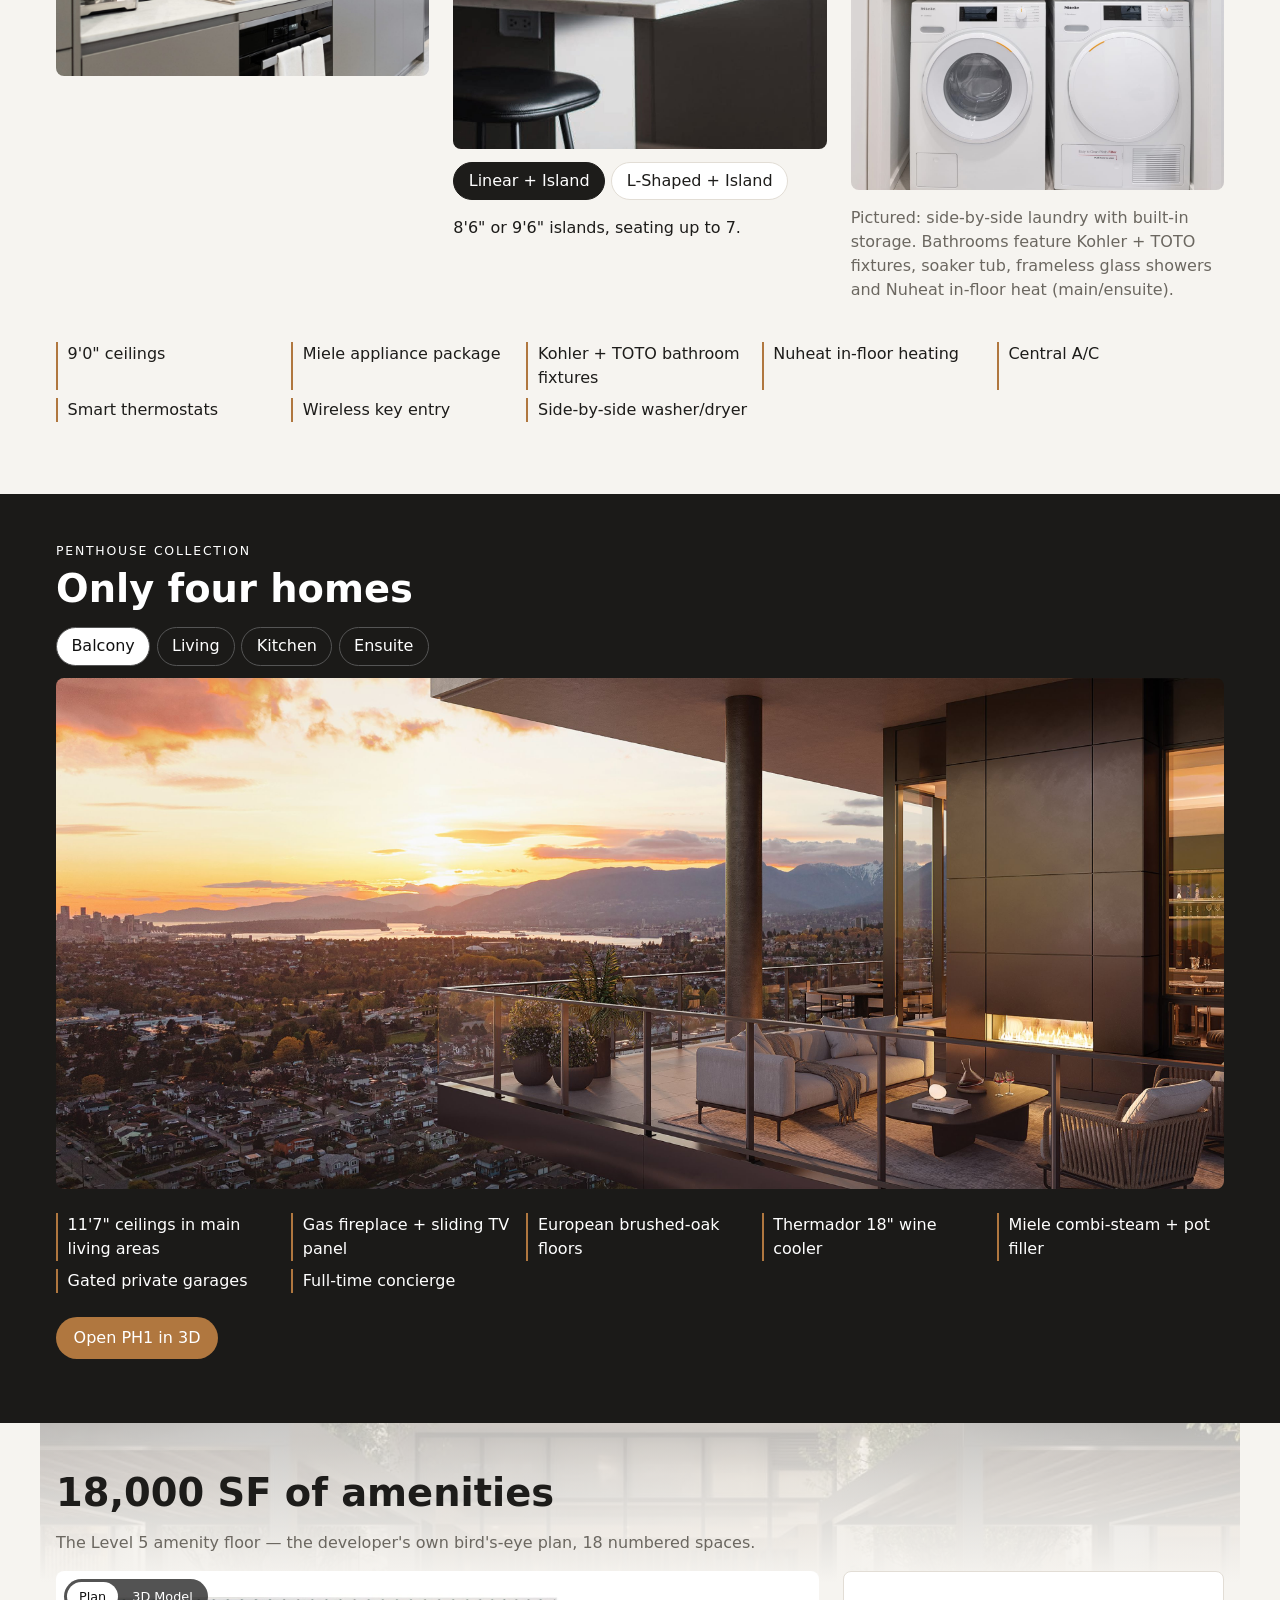
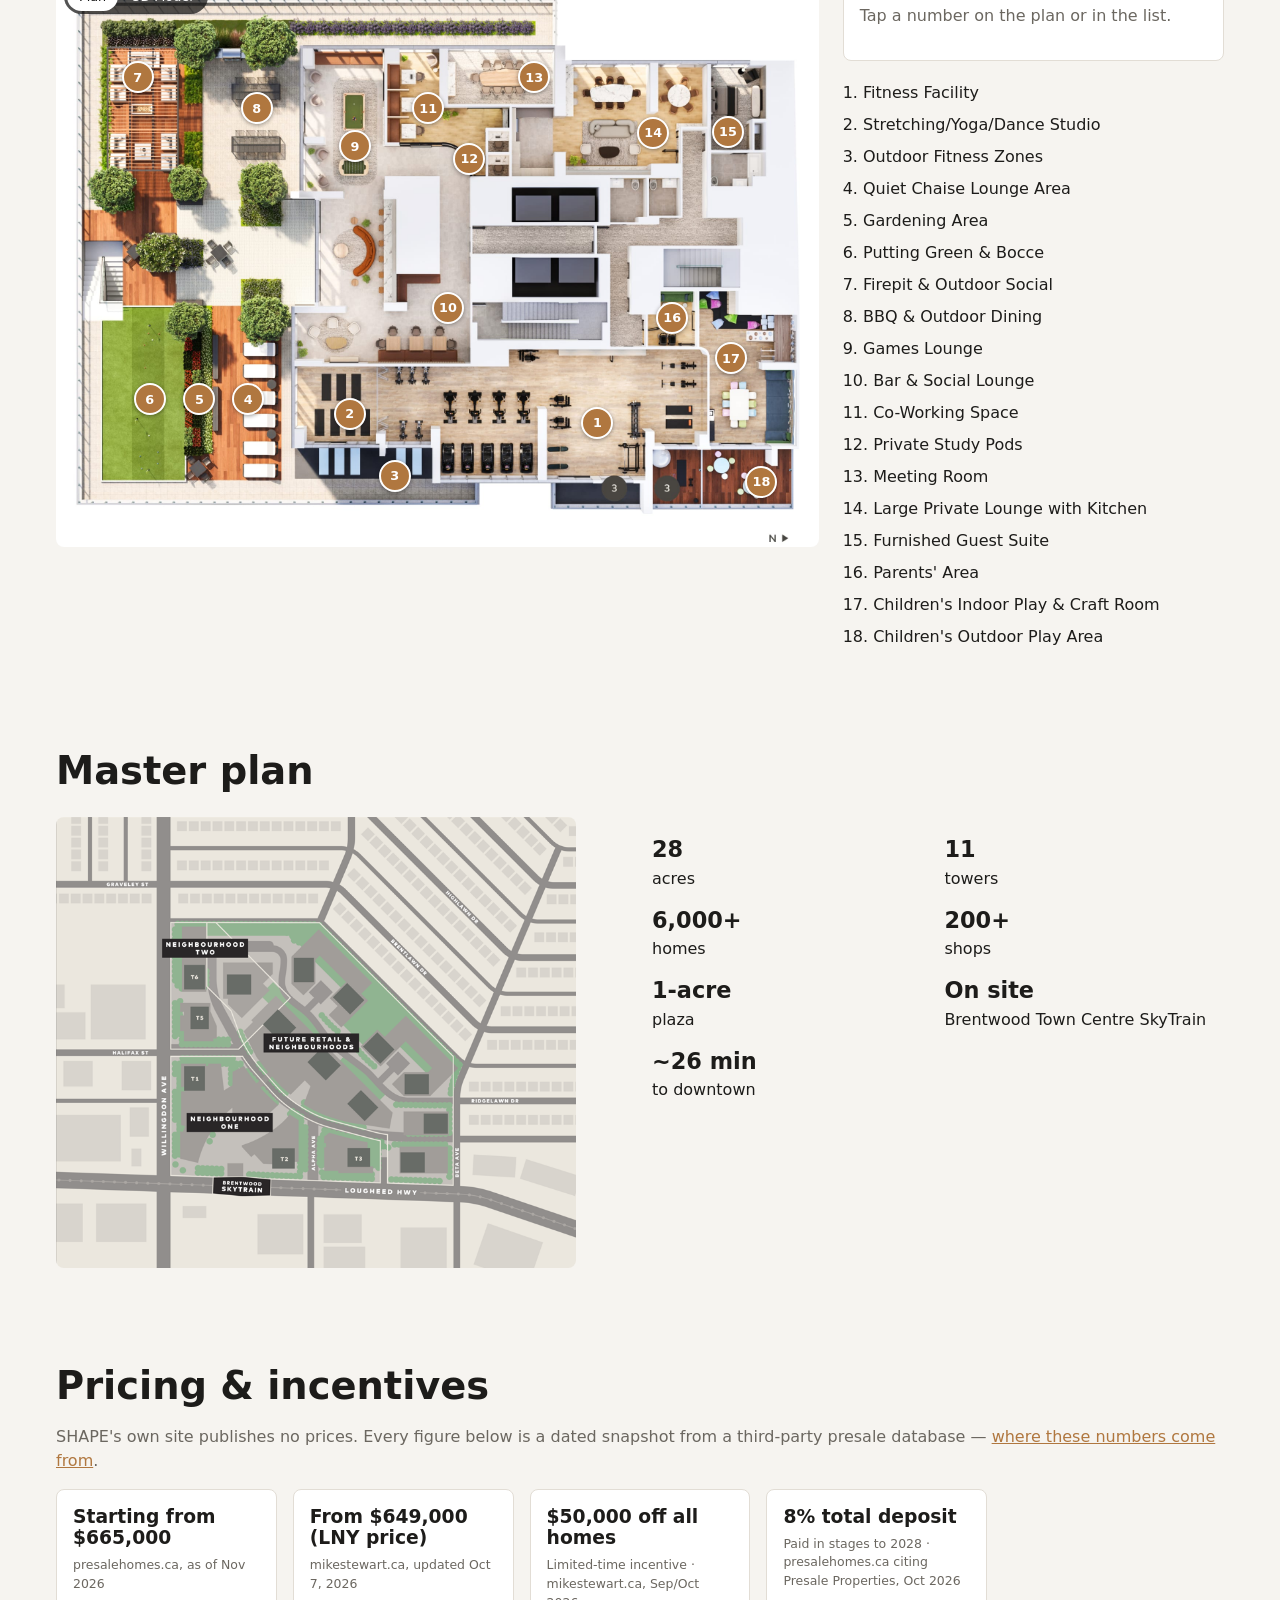
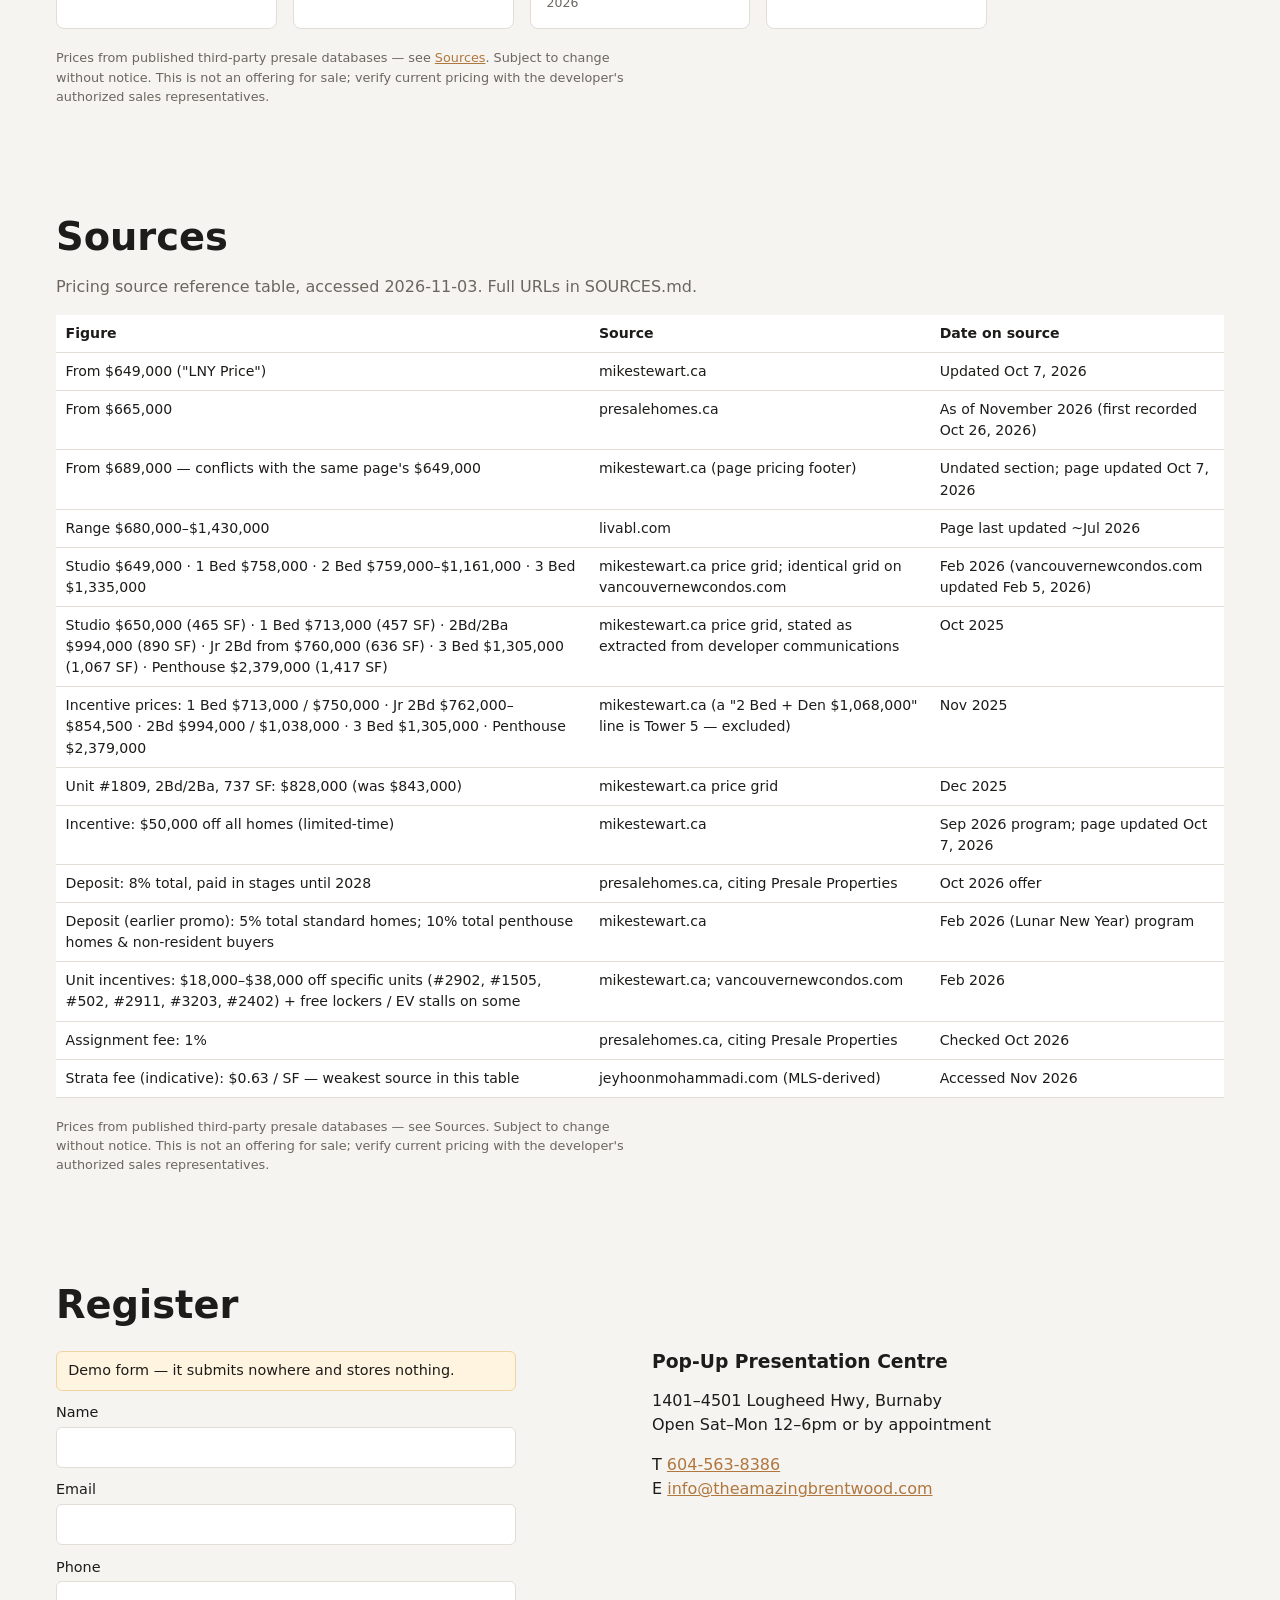
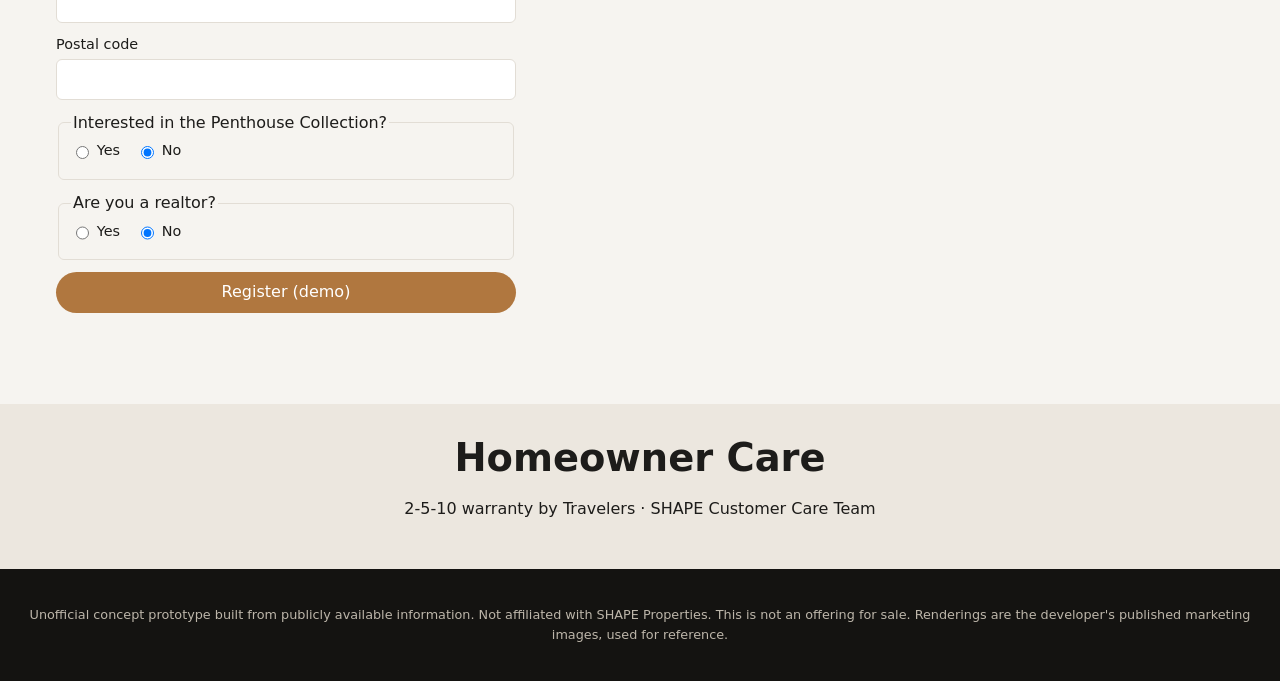
==== commit 365ae3e2: "Re-mirror: add 3D model of the Tower Six amenity floor (Plan | 3D Model)" ====
--- a/index.html
+++ b/index.html
@@ -151,9 +151,20 @@
   <h2>18,000 SF of amenities</h2>
   <p class="muted">The Level 5 amenity floor — the developer's own bird's-eye plan, 18 numbered spaces.</p>
   <div class="amenity">
-    <div class="hotspots" id="hotspots">
-      <img src="assets/05-amenity-floor-birdseye.jpg" alt="Bird's-eye plan of the amenity floor" loading="lazy">
-    </div>
+    <figure class="amenity-stage">
+      <div class="view-toggle" id="amenity-toggle" role="group" aria-label="Amenity floor view">
+        <button type="button" data-view="plan" aria-pressed="true">Plan</button><button type="button" data-view="3d" aria-pressed="false">3D Model</button>
+      </div>
+      <div class="hotspots" id="hotspots">
+        <img src="assets/05-amenity-floor-birdseye.jpg" alt="Bird's-eye plan of the amenity floor" loading="lazy">
+      </div>
+      <div id="amenity3d" class="amenity3d" role="group" aria-label="3D model of the amenity floor with selectable spaces" hidden>
+        <p id="a3d-status" class="t3d-status">Loading 3D model…</p>
+        <button type="button" id="a3d-top" class="a3d-top" aria-pressed="false">Top view</button>
+      </div>
+      <figcaption id="a3d-cap" hidden>Drag to orbit · pinch or scroll to zoom · two fingers or right-drag to pan · tap a space.<br>
+        Stylized 3D model traced from the developer's published amenity plan — for illustration only, not architectural drawings.</figcaption>
+    </figure>
     <div>
       <div id="amenity-card" class="card" aria-live="polite"><p class="muted">Tap a number on the plan or in the list.</p></div>
       <ol id="amenity-list" class="amenity-list"></ol>
--- a/styles.css
+++ b/styles.css
@@ -111,7 +111,28 @@
 
 #amenities { position: relative; }
 .amenity { display: grid; grid-template-columns: 2fr 1fr; gap: 1.5rem; margin-top: 1rem; }
+.amenity-stage { position: relative; margin: 0; align-self: start; min-width: 0; }
+.amenity-stage figcaption { font-size: .8rem; color: var(--muted); margin-top: .4rem; }
 .hotspots { position: relative; align-self: start; }
+.hotspots[hidden], .amenity3d[hidden] { display: none; }
+.amenity3d { position: relative; aspect-ratio: 2084 / 1574; overflow: hidden; background: #f3f1ed; border-radius: 8px; user-select: none; -webkit-user-select: none; }
+.a3d-canvas { display: block; width: 100%; height: 100%; touch-action: none; cursor: grab; }
+.amenity3d .t3d-status { color: var(--muted); }
+.a3d-top { position: absolute; top: 8px; right: 8px; z-index: 3; border: 1px solid var(--line); background: var(--card); border-radius: 999px; padding: .3rem .75rem; font-size: .8rem; }
+.a3d-top[aria-pressed="true"] { background: var(--ink); color: #fff; }
+.a3d-labels { position: absolute; inset: 0; pointer-events: none; overflow: hidden; }
+.a3d-chip { position: absolute; left: 0; top: 0; pointer-events: auto; display: flex; align-items: center; gap: .3rem; max-width: 11rem; border: 0; padding: 0; background: none; text-align: left; }
+.a3d-chip[hidden] { display: none; }
+.a3d-chip b { flex: none; display: grid; place-items: center; width: 1.45rem; height: 1.45rem; border-radius: 50%; border: 2px solid #fff; background: var(--accent); color: #fff; font-size: .7rem; box-shadow: 0 1px 4px rgba(0, 0, 0, .4); }
+.a3d-chip span { font-size: .66rem; line-height: 1.15; color: #fff; background: rgba(20, 19, 17, .72); padding: .1rem .35rem; border-radius: 4px; }
+.a3d-chip.sel { z-index: 2; }
+.a3d-chip.flip { flex-direction: row-reverse; text-align: right; }
+.a3d-chip.sel b, .a3d-chip:hover b { background: var(--sel); color: #111; }
+.a3d-chip.sel span { background: #111; }
+.a3d-chip.short span, .amenity3d.narrow .a3d-chip:not(.sel) span { display: none; }
+.a3d-chip.short:hover { z-index: 3; }
+.a3d-chip.short:hover span, .amenity3d.narrow .a3d-chip:hover span { display: block; }
+.amenity3d.narrow .a3d-chip b { width: 1.25rem; height: 1.25rem; font-size: .62rem; }
 .hotspots img { border-radius: 8px; }
 .spot { position: absolute; transform: translate(-50%, -50%); width: 2rem; height: 2rem; border-radius: 50%; border: 2px solid #fff;
   background: var(--accent); color: #fff; font-size: .8rem; font-weight: 700; padding: 0; box-shadow: 0 1px 4px rgba(0, 0, 0, .4); }
@@ -165,6 +186,7 @@
   .tower-wrap, .tower3d { width: auto; max-width: 100%; height: min(calc(100svh - 150px), calc((100vw - 32px) * 1700 / 900)); min-height: 0; margin: 0 auto; }
   .floor-list { max-width: none; grid-template-columns: repeat(auto-fill, minmax(2.6rem, 1fr)); }
   .amenity { grid-template-columns: 1fr; }
+  .amenity3d { aspect-ratio: 1; }
   .amenity-list { columns: 2; }
   .spot { width: 1.5rem; height: 1.5rem; font-size: .65rem; }
   .viewer { width: 100vw; height: 100dvh; max-width: none; max-height: none; border-radius: 0; }
